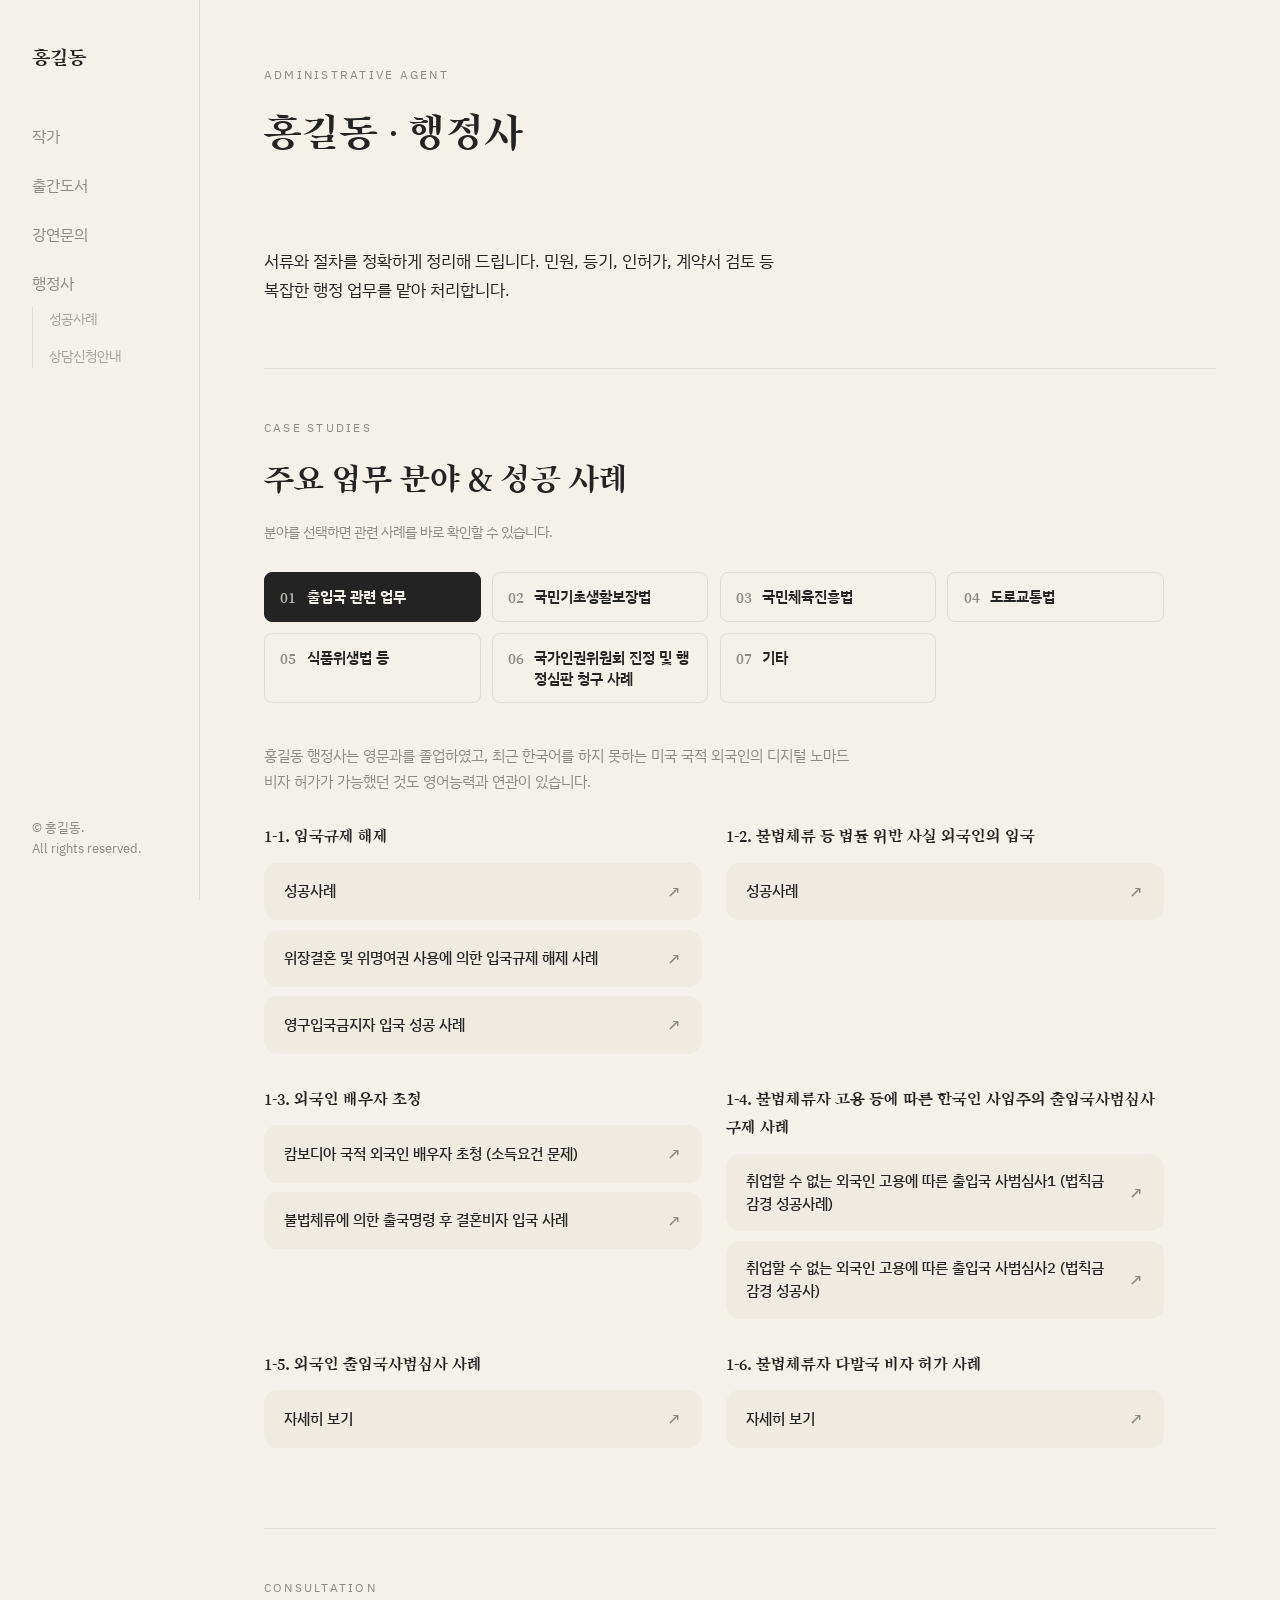
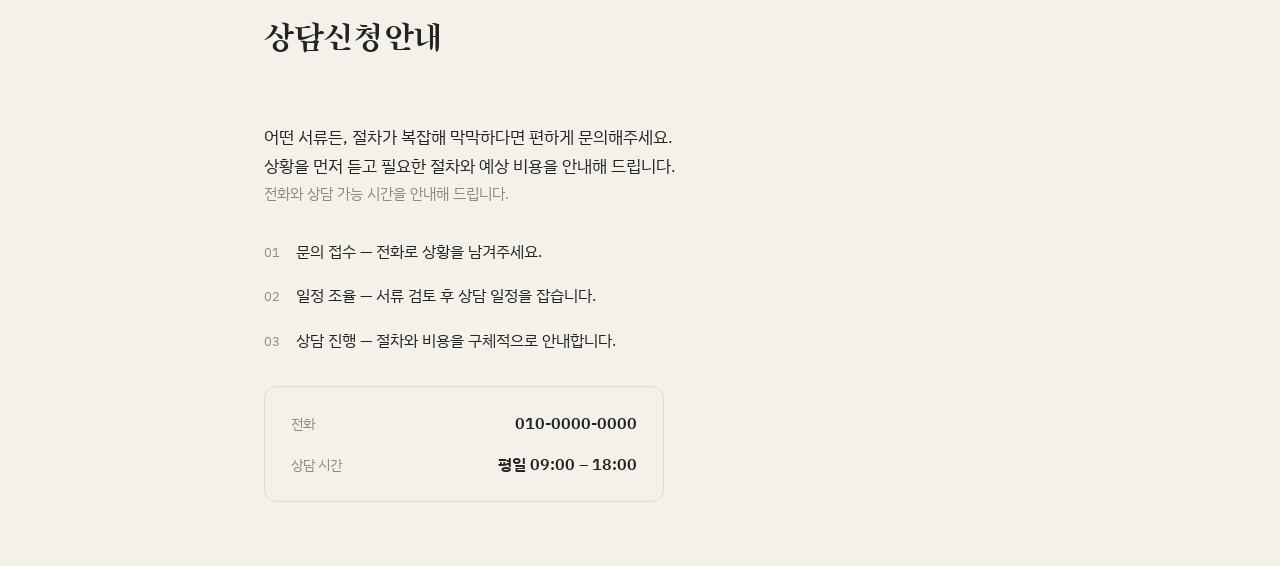
==== admin.html @ ab6bb73d "Initial commit" ====
<!DOCTYPE html>
<html lang="ko">
<head>
<meta charset="UTF-8">
<meta name="viewport" content="width=device-width, initial-scale=1.0">
<title>홍길동 — 행정사</title>
<link rel="preconnect" href="https://fonts.googleapis.com">
<link rel="preconnect" href="https://fonts.gstatic.com" crossorigin>
<link href="https://fonts.googleapis.com/css2?family=Song+Myung&family=IBM+Plex+Sans+KR:wght@400;500;700&display=swap" rel="stylesheet">
<link rel="stylesheet" href="writer.css">
</head>
<body>

<div class="layout">

  <aside class="sidebar">
    <div class="sidebar-top">
      <!-- TODO: 실제 이름으로 교체 -->
      <a href="index.html" class="brand">홍길동</a>

      <nav class="sidebar-nav">
        <a href="writer.html">작가</a>
        <a href="books.html">출간도서</a>
        <a href="lecture.html">강연문의</a>

        <div class="nav-group">
          <a href="admin.html" class="is-active">행정사</a>
          <div class="nav-sub">
            <a href="admin.html">성공사례</a>
            <a href="admin.html#consult">상담신청안내</a>
          </div>
        </div>
      </nav>
    </div>

    <!-- TODO: 실제 이름으로 교체 -->
    <p class="sidebar-footer">© 홍길동.<br>All rights reserved.</p>
  </aside>

  <main class="page-main">
    <div class="content-panel">
      <span class="page-eyebrow">ADMINISTRATIVE AGENT</span>
      <!-- TODO: 실제 이름으로 교체 -->
      <h1 class="page-title">홍길동 · 행정사</h1>
      <p class="book-detail-desc"><!-- TODO -->
        서류와 절차를 정확하게 정리해 드립니다. 민원, 등기, 인허가, 계약서 검토 등
        복잡한 행정 업무를 맡아 처리합니다.
      </p>
    </div>

    <section id="success" class="admin-section">
      <span class="page-eyebrow">CASE STUDIES</span>
      <h2 class="admin-section-title">주요 업무 분야 &amp; 성공 사례</h2>
      <p class="section-hint">분야를 선택하면 관련 사례를 바로 확인할 수 있습니다.</p>

      <div class="field-tabs" role="tablist">
        <button type="button" class="field-tab is-active" data-field="01">
          <span class="field-tab-num">01</span>
          <span class="field-tab-name">출입국 관련 업무</span>
        </button>
        <button type="button" class="field-tab" data-field="02">
          <span class="field-tab-num">02</span>
          <span class="field-tab-name">국민기초생활보장법</span>
        </button>
        <button type="button" class="field-tab" data-field="03">
          <span class="field-tab-num">03</span>
          <span class="field-tab-name">국민체육진흥법</span>
        </button>
        <button type="button" class="field-tab" data-field="04">
          <span class="field-tab-num">04</span>
          <span class="field-tab-name">도로교통법</span>
        </button>
        <button type="button" class="field-tab" data-field="05">
          <span class="field-tab-num">05</span>
          <span class="field-tab-name">식품위생법 등</span>
        </button>
        <button type="button" class="field-tab" data-field="06">
          <span class="field-tab-num">06</span>
          <span class="field-tab-name">국가인권위원회 진정 및 행정심판 청구 사례</span>
        </button>
        <button type="button" class="field-tab" data-field="07">
          <span class="field-tab-num">07</span>
          <span class="field-tab-name">기타</span>
        </button>
      </div>

      <div class="field-panels">
      <div class="field-panel is-active" data-field-panel="01">
        <p class="field-desc">홍길동 행정사는 영문과를 졸업하였고, 최근 한국어를 하지 못하는 미국 국적 외국인의 디지털 노마드 비자 허가가 가능했던 것도 영어능력과 연관이 있습니다.</p>
        <div class="case-grid-compact">
          <div class="case-item">
            <span class="case-name">1-1. 입국규제 해제</span>
            <div class="submenu-links">
              <a href="https://blog.naver.com/TODO/TODO" class="submenu-btn" target="_blank" rel="noopener">성공사례 <span aria-hidden="true">↗</span></a>
              <a href="https://blog.naver.com/TODO/TODO" class="submenu-btn" target="_blank" rel="noopener">위장결혼 및 위명여권 사용에 의한 입국규제 해제 사례 <span aria-hidden="true">↗</span></a>
              <a href="https://blog.naver.com/TODO/TODO" class="submenu-btn" target="_blank" rel="noopener">영구입국금지자 입국 성공 사례 <span aria-hidden="true">↗</span></a>
            </div>
          </div>
          <div class="case-item">
            <span class="case-name">1-2. 불법체류 등 법률 위반 사실 외국인의 입국</span>
            <div class="submenu-links">
              <a href="https://blog.naver.com/TODO/TODO" class="submenu-btn" target="_blank" rel="noopener">성공사례 <span aria-hidden="true">↗</span></a>
            </div>
          </div>
          <div class="case-item">
            <span class="case-name">1-3. 외국인 배우자 초청</span>
            <div class="submenu-links">
              <a href="https://blog.naver.com/TODO/TODO" class="submenu-btn" target="_blank" rel="noopener">캄보디아 국적 외국인 배우자 초청 (소득요건 문제) <span aria-hidden="true">↗</span></a>
              <a href="https://blog.naver.com/TODO/TODO" class="submenu-btn" target="_blank" rel="noopener">불법체류에 의한 출국명령 후 결혼비자 입국 사례 <span aria-hidden="true">↗</span></a>
            </div>
          </div>
          <div class="case-item">
            <span class="case-name">1-4. 불법체류자 고용 등에 따른 한국인 사업주의 출입국사범심사 구제 사례</span>
            <div class="submenu-links">
              <a href="https://blog.naver.com/TODO/TODO" class="submenu-btn" target="_blank" rel="noopener">취업할 수 없는 외국인 고용에 따른 출입국 사범심사1 (법칙금 감경 성공사례) <span aria-hidden="true">↗</span></a>
              <a href="https://blog.naver.com/TODO/TODO" class="submenu-btn" target="_blank" rel="noopener">취업할 수 없는 외국인 고용에 따른 출입국 사범심사2 (법칙금 감경 성공사) <span aria-hidden="true">↗</span></a>
            </div>
          </div>
          <div class="case-item">
            <span class="case-name">1-5. 외국인 출입국사범심사 사례</span>
            <div class="submenu-links">
              <a href="https://blog.naver.com/TODO/TODO" class="submenu-btn" target="_blank" rel="noopener">자세히 보기 <span aria-hidden="true">↗</span></a>
            </div>
          </div>
          <div class="case-item">
            <span class="case-name">1-6. 불법체류자 다발국 비자 허가 사례</span>
            <div class="submenu-links">
              <a href="https://blog.naver.com/TODO/TODO" class="submenu-btn" target="_blank" rel="noopener">자세히 보기 <span aria-hidden="true">↗</span></a>
            </div>
          </div>
        </div>
      </div>

      <div class="field-panel" data-field-panel="02">
        <p class="field-desc">국민기초생활보장법에 따른 수급자 및 부양의무자 조사에 의한 사유서 작성부터 부정수급 등의 문제로 판단하여 지급한 비용 환수 조치에 대한 의견서 작성 등 다양한 업무를 진행하고 있습니다.</p>
        <div class="case-grid-compact">
          <div class="case-item">
            <span class="case-name">2-1. 보장비용 환수 의견 제출 사례</span>
            <p class="case-desc">부양하지 않겠다는 사실을 제출한 이후 지급된 급여를 환수하겠다는 통지를 받아 이에 소명을 한 사례입니다.</p>
            <div class="submenu-links">
              <a href="https://blog.naver.com/TODO/TODO" class="submenu-btn" target="_blank" rel="noopener">자세히 보기 <span aria-hidden="true">↗</span></a>
            </div>
          </div>
          <div class="case-item">
            <span class="case-name">2-2. 부양의무자 소명서 작성 사례</span>
            <p class="case-desc">가족관계의 다양성과 부양의무자의 과거 조사 협조 사실 등 여러 사실관계를 종합하여 작성하고 있으므로 상황에 따라 차이가 굉장히 큰 업무입니다.</p>
            <div class="submenu-links">
              <a href="https://blog.naver.com/TODO/TODO" class="submenu-btn" target="_blank" rel="noopener">자세히 보기 <span aria-hidden="true">↗</span></a>
            </div>
          </div>
        </div>
      </div>

      <div class="field-panel" data-field-panel="03">
        <p class="field-desc">체육시설업 등록·신고 절차부터 스포츠지도사 관련 행정처분 구제까지, 체육 분야 전반의 행정 업무를 지원합니다.</p>
        <div class="case-grid-compact">
          <div class="case-item">
            <span class="case-name">3-1. 체육시설업 등록 및 신고 대행</span>
            <div class="submenu-links">
              <a href="https://blog.naver.com/TODO/TODO" class="submenu-btn" target="_blank" rel="noopener">성공사례 <span aria-hidden="true">↗</span></a>
            </div>
          </div>
          <div class="case-item">
            <span class="case-name">3-2. 스포츠지도사 자격정지 처분 구제</span>
            <div class="submenu-links">
              <a href="https://blog.naver.com/TODO/TODO" class="submenu-btn" target="_blank" rel="noopener">자격정지 처분 취소 성공 사례 <span aria-hidden="true">↗</span></a>
              <a href="https://blog.naver.com/TODO/TODO" class="submenu-btn" target="_blank" rel="noopener">청문 대응을 통한 처분 감경 사례 <span aria-hidden="true">↗</span></a>
            </div>
          </div>
          <div class="case-item">
            <span class="case-name">3-3. 태권도장 등 체육도장업 신고</span>
            <div class="submenu-links">
              <a href="https://blog.naver.com/TODO/TODO" class="submenu-btn" target="_blank" rel="noopener">성공사례 <span aria-hidden="true">↗</span></a>
            </div>
          </div>
          <div class="case-item">
            <span class="case-name">3-4. 체육시설 안전관리 관련 행정처분 대응</span>
            <div class="submenu-links">
              <a href="https://blog.naver.com/TODO/TODO" class="submenu-btn" target="_blank" rel="noopener">시정명령 이행 및 처분 취소 사례 <span aria-hidden="true">↗</span></a>
            </div>
          </div>
          <div class="case-item">
            <span class="case-name">3-5. 국민체육진흥기금 지원사업 신청</span>
            <div class="submenu-links">
              <a href="https://blog.naver.com/TODO/TODO" class="submenu-btn" target="_blank" rel="noopener">성공사례 <span aria-hidden="true">↗</span></a>
            </div>
          </div>
          <div class="case-item">
            <span class="case-name">3-6. 생활체육지도자 배치 관련 분쟁 대응</span>
            <div class="submenu-links">
              <a href="https://blog.naver.com/TODO/TODO" class="submenu-btn" target="_blank" rel="noopener">성공사례 <span aria-hidden="true">↗</span></a>
            </div>
          </div>
        </div>
      </div>

      <div class="field-panel" data-field-panel="04">
        <p class="field-desc">운전면허 취소·정지 구제부터 특별교통안전교육, 이의신청까지 도로교통법 관련 행정 절차를 신속하게 처리합니다.</p>
        <div class="case-grid-compact">
          <div class="case-item">
            <span class="case-name">4-1. 음주운전 면허취소 구제</span>
            <div class="submenu-links">
              <a href="https://blog.naver.com/TODO/TODO" class="submenu-btn" target="_blank" rel="noopener">이의신청을 통한 면허취소 취소 사례 <span aria-hidden="true">↗</span></a>
              <a href="https://blog.naver.com/TODO/TODO" class="submenu-btn" target="_blank" rel="noopener">생계형 운전 인정 감경 사례 <span aria-hidden="true">↗</span></a>
            </div>
          </div>
          <div class="case-item">
            <span class="case-name">4-2. 벌점 초과 면허정지 구제</span>
            <div class="submenu-links">
              <a href="https://blog.naver.com/TODO/TODO" class="submenu-btn" target="_blank" rel="noopener">성공사례 <span aria-hidden="true">↗</span></a>
            </div>
          </div>
          <div class="case-item">
            <span class="case-name">4-3. 무면허운전 적발 행정처분 대응</span>
            <div class="submenu-links">
              <a href="https://blog.naver.com/TODO/TODO" class="submenu-btn" target="_blank" rel="noopener">성공사례 <span aria-hidden="true">↗</span></a>
            </div>
          </div>
          <div class="case-item">
            <span class="case-name">4-4. 특별교통안전교육 이수 안내</span>
            <div class="submenu-links">
              <a href="https://blog.naver.com/TODO/TODO" class="submenu-btn" target="_blank" rel="noopener">성공사례 <span aria-hidden="true">↗</span></a>
            </div>
          </div>
          <div class="case-item">
            <span class="case-name">4-5. 운전면허 행정처분 이의신청</span>
            <div class="submenu-links">
              <a href="https://blog.naver.com/TODO/TODO" class="submenu-btn" target="_blank" rel="noopener">처분 취소 성공 사례 <span aria-hidden="true">↗</span></a>
            </div>
          </div>
          <div class="case-item">
            <span class="case-name">4-6. 화물자동차 운수사업 면허 관련 처분 대응</span>
            <div class="submenu-links">
              <a href="https://blog.naver.com/TODO/TODO" class="submenu-btn" target="_blank" rel="noopener">성공사례 <span aria-hidden="true">↗</span></a>
            </div>
          </div>
        </div>
      </div>

      <div class="field-panel" data-field-panel="05">
        <p class="field-desc">영업정지·과징금 처분 구제부터 위생교육, 영업신고·허가까지 식품·위생 관련 행정 절차를 함께합니다.</p>
        <div class="case-grid-compact">
          <div class="case-item">
            <span class="case-name">5-1. 식품위생법 위반 영업정지 처분 구제</span>
            <div class="submenu-links">
              <a href="https://blog.naver.com/TODO/TODO" class="submenu-btn" target="_blank" rel="noopener">과징금 전환 성공 사례 <span aria-hidden="true">↗</span></a>
              <a href="https://blog.naver.com/TODO/TODO" class="submenu-btn" target="_blank" rel="noopener">처분 감경 성공 사례 <span aria-hidden="true">↗</span></a>
            </div>
          </div>
          <div class="case-item">
            <span class="case-name">5-2. 일반음식점 영업신고 대행</span>
            <div class="submenu-links">
              <a href="https://blog.naver.com/TODO/TODO" class="submenu-btn" target="_blank" rel="noopener">성공사례 <span aria-hidden="true">↗</span></a>
            </div>
          </div>
          <div class="case-item">
            <span class="case-name">5-3. 위생교육 미이수 행정처분 대응</span>
            <div class="submenu-links">
              <a href="https://blog.naver.com/TODO/TODO" class="submenu-btn" target="_blank" rel="noopener">성공사례 <span aria-hidden="true">↗</span></a>
            </div>
          </div>
          <div class="case-item">
            <span class="case-name">5-4. 청소년 주류 판매 적발 처분 구제</span>
            <div class="submenu-links">
              <a href="https://blog.naver.com/TODO/TODO" class="submenu-btn" target="_blank" rel="noopener">영업정지 처분 취소 사례 <span aria-hidden="true">↗</span></a>
            </div>
          </div>
          <div class="case-item">
            <span class="case-name">5-5. 공중위생관리법 위반 행정처분 대응</span>
            <div class="submenu-links">
              <a href="https://blog.naver.com/TODO/TODO" class="submenu-btn" target="_blank" rel="noopener">성공사례 <span aria-hidden="true">↗</span></a>
            </div>
          </div>
          <div class="case-item">
            <span class="case-name">5-6. 식품제조가공업 허가 대행</span>
            <div class="submenu-links">
              <a href="https://blog.naver.com/TODO/TODO" class="submenu-btn" target="_blank" rel="noopener">성공사례 <span aria-hidden="true">↗</span></a>
            </div>
          </div>
        </div>
      </div>

      <div class="field-panel" data-field-panel="06">
        <p class="field-desc">행정기관의 처분이 부당하다고 판단될 때, 국가인권위원회 진정과 행정심판 청구를 통해 권리 구제를 돕습니다.</p>
        <div class="case-grid-compact">
          <div class="case-item">
            <span class="case-name">6-1. 행정기관 차별행위 진정</span>
            <div class="submenu-links">
              <a href="https://blog.naver.com/TODO/TODO" class="submenu-btn" target="_blank" rel="noopener">성공사례 <span aria-hidden="true">↗</span></a>
            </div>
          </div>
          <div class="case-item">
            <span class="case-name">6-2. 공무원 부당처우 진정 사건</span>
            <div class="submenu-links">
              <a href="https://blog.naver.com/TODO/TODO" class="submenu-btn" target="_blank" rel="noopener">성공사례 <span aria-hidden="true">↗</span></a>
            </div>
          </div>
          <div class="case-item">
            <span class="case-name">6-3. 행정처분 취소 행정심판 청구</span>
            <div class="submenu-links">
              <a href="https://blog.naver.com/TODO/TODO" class="submenu-btn" target="_blank" rel="noopener">처분 취소 인용 사례 <span aria-hidden="true">↗</span></a>
            </div>
          </div>
          <div class="case-item">
            <span class="case-name">6-4. 영업정지 처분 집행정지 신청</span>
            <div class="submenu-links">
              <a href="https://blog.naver.com/TODO/TODO" class="submenu-btn" target="_blank" rel="noopener">집행정지 인용 성공 사례 <span aria-hidden="true">↗</span></a>
            </div>
          </div>
          <div class="case-item">
            <span class="case-name">6-5. 이의신청 기각 후 행정심판 청구</span>
            <div class="submenu-links">
              <a href="https://blog.naver.com/TODO/TODO" class="submenu-btn" target="_blank" rel="noopener">성공사례 <span aria-hidden="true">↗</span></a>
            </div>
          </div>
          <div class="case-item">
            <span class="case-name">6-6. 인권침해 진정 및 시정권고 사례</span>
            <div class="submenu-links">
              <a href="https://blog.naver.com/TODO/TODO" class="submenu-btn" target="_blank" rel="noopener">성공사례 <span aria-hidden="true">↗</span></a>
            </div>
          </div>
        </div>
      </div>

      <div class="field-panel" data-field-panel="07">
        <p class="field-desc">위 분야에 속하지 않는 다양한 행정 업무도 상담을 통해 지원해 드립니다.</p>
        <div class="case-grid-compact">
          <div class="case-item">
            <span class="case-name">7-1. 각종 인허가 신청 대행</span>
            <div class="submenu-links">
              <a href="https://blog.naver.com/TODO/TODO" class="submenu-btn" target="_blank" rel="noopener">성공사례 <span aria-hidden="true">↗</span></a>
            </div>
          </div>
          <div class="case-item">
            <span class="case-name">7-2. 행정 관련 서류 작성 자문</span>
            <div class="submenu-links">
              <a href="https://blog.naver.com/TODO/TODO" class="submenu-btn" target="_blank" rel="noopener">성공사례 <span aria-hidden="true">↗</span></a>
            </div>
          </div>
          <div class="case-item">
            <span class="case-name">7-3. 민원 이의제기 대행</span>
            <div class="submenu-links">
              <a href="https://blog.naver.com/TODO/TODO" class="submenu-btn" target="_blank" rel="noopener">성공사례 <span aria-hidden="true">↗</span></a>
            </div>
          </div>
          <div class="case-item">
            <span class="case-name">7-4. 행정기관 소명자료 작성</span>
            <div class="submenu-links">
              <a href="https://blog.naver.com/TODO/TODO" class="submenu-btn" target="_blank" rel="noopener">성공사례 <span aria-hidden="true">↗</span></a>
            </div>
          </div>
          <div class="case-item">
            <span class="case-name">7-5. 각종 신고 및 등록 대행</span>
            <div class="submenu-links">
              <a href="https://blog.naver.com/TODO/TODO" class="submenu-btn" target="_blank" rel="noopener">성공사례 <span aria-hidden="true">↗</span></a>
            </div>
          </div>
          <div class="case-item">
            <span class="case-name">7-6. 기타 상담 사례</span>
            <div class="submenu-links">
              <a href="https://blog.naver.com/TODO/TODO" class="submenu-btn" target="_blank" rel="noopener">성공사례 <span aria-hidden="true">↗</span></a>
            </div>
          </div>
        </div>
      </div>

      </div>
    </section>

    <section id="consult" class="admin-section">
      <span class="page-eyebrow">CONSULTATION</span>
      <h2 class="admin-section-title">상담신청안내</h2>

      <p class="book-detail-desc"><!-- TODO -->
        어떤 서류든, 절차가 복잡해 막막하다면 편하게 문의해주세요.
        상황을 먼저 듣고 필요한 절차와 예상 비용을 안내해 드립니다.
      </p>

      <p class="consult-hours">전화와 상담 가능 시간을 안내해 드립니다.</p>

      <ol class="consult-steps">
        <li><span>01</span>문의 접수 — 전화로 상황을 남겨주세요.</li>
        <li><span>02</span>일정 조율 — 서류 검토 후 상담 일정을 잡습니다.</li>
        <li><span>03</span>상담 진행 — 절차와 비용을 구체적으로 안내합니다.</li>
      </ol>

      <div class="consult-info">
        <!-- TODO: 실제 연락처로 교체 -->
        <div class="consult-info-row">
          <span class="consult-info-label">전화</span>
          <a href="tel:0100000000" class="consult-info-value">010-0000-0000</a>
        </div>
        <div class="consult-info-row">
          <span class="consult-info-label">상담 시간</span>
          <span class="consult-info-value">평일 09:00 – 18:00</span>
        </div>
      </div>
    </section>
  </main>

</div>

<script>
  document.querySelectorAll('.field-tab').forEach((tab) => {
    tab.addEventListener('click', () => {
      const field = tab.getAttribute('data-field');

      document.querySelectorAll('.field-tab').forEach((t) => t.classList.remove('is-active'));
      document.querySelectorAll('.field-panel').forEach((p) => p.classList.remove('is-active'));

      tab.classList.add('is-active');
      const panel = document.querySelector(`.field-panel[data-field-panel="${field}"]`);
      if (panel) panel.classList.add('is-active');
    });
  });
</script>

</body>
</html>
---- writer.css ----
:root{
  --paper: #F4F1EA;
  --paper-soft: #EFEBE1;
  --ink: #232323;
  --ink-soft: #8c8a83;
  --line: rgba(35,35,35,0.1);

  --serif: "Song Myung", serif;
  --sans: "IBM Plex Sans KR", sans-serif;
}

*{ box-sizing: border-box; }

body{
  margin: 0;
  background: var(--paper);
  color: var(--ink);
  font-family: var(--sans);
  line-height: 1.7;
}

a{ color: inherit; }

.layout{
  display: flex;
  min-height: 100vh;
}

/* ---------- Sidebar ---------- */
.sidebar{
  width: 200px;
  flex-shrink: 0;
  border-right: 1px solid var(--line);
  display: flex;
  flex-direction: column;
  justify-content: space-between;
  padding: 2.5rem 2rem;
  position: sticky;
  top: 0;
  height: 100vh;
}

.brand{
  display: block;
  font-family: var(--serif);
  font-size: 1.3rem;
  text-decoration: none;
  color: var(--ink);
  margin-bottom: 3rem;
}

.sidebar-nav{
  display: flex;
  flex-direction: column;
  gap: 1.4rem;
  font-size: .98rem;
}
.sidebar-nav > a{
  text-decoration: none;
  color: var(--ink-soft);
}
.sidebar-nav > a:hover,
.sidebar-nav > a.is-active{
  color: var(--ink);
}

.nav-group > a{
  text-decoration: none;
  color: var(--ink-soft);
  display: block;
  margin-bottom: 1rem;
}
.nav-group > a:hover{ color: var(--ink); }

.nav-sub{
  display: flex;
  flex-direction: column;
  gap: .85rem;
  padding-left: 1rem;
  border-left: 1px solid var(--line);
  margin-top: -.4rem;
}
.nav-sub a{
  text-decoration: none;
  font-size: .88rem;
  color: var(--ink-soft);
  opacity: .75;
}
.nav-sub a:hover{ opacity: 1; color: var(--ink); }

.sidebar-footer{
  font-size: .8rem;
  color: var(--ink-soft);
  margin: 0;
}

/* ---------- Profile ---------- */
.profile{
  flex: 1;
  display: flex;
  gap: clamp(2rem, 5vw, 5rem);
  padding: clamp(2rem, 6vw, 5rem);
  align-items: flex-start;
  flex-wrap: wrap;
}

.profile-photo{
  width: 420px;
  max-width: 100%;
  aspect-ratio: 4 / 5;
  border-radius: 4px;
  background: var(--paper-soft);
  border: 1px dashed var(--line);
  display: grid;
  place-items: center;
  color: var(--ink-soft);
  font-size: .9rem;
  overflow: hidden;
}
.profile-photo img{
  width: 100%;
  height: 100%;
  object-fit: cover;
}

.profile-content{
  max-width: 640px;
  padding-top: .5rem;
}

.eyebrow{
  display: block;
  font-size: .78rem;
  letter-spacing: .18em;
  color: var(--ink-soft);
  margin-bottom: 1rem;
}

.profile-content h1{
  font-family: var(--serif);
  font-weight: 400;
  font-size: clamp(2rem, 3.6vw, 2.7rem);
  margin: 0 0 2rem;
}

.profile-content p{
  color: var(--ink);
  font-size: 1.05rem;
  max-width: 58ch;
  margin: 0 0 1.5rem;
}

.profile-content blockquote{
  margin: 2rem 0 2.5rem;
  padding: 0;
  font-size: 1.1rem;
  color: var(--ink);
}

.pill-btn{
  display: inline-flex;
  align-items: center;
  gap: .5rem;
  padding: .8rem 1.6rem;
  border: 1px solid var(--ink);
  border-radius: 999px;
  font-size: .92rem;
  text-decoration: none;
  color: var(--ink);
  transition: 0.225s ease-in-out;
}
.pill-btn:hover{
  background: var(--ink);
  color: var(--paper);
  transform: translateY(-2px);
  box-shadow: 0 6px 16px rgba(35,35,35,0.18);
}
.pill-btn:active{ transform: translateY(0); box-shadow: none; }

a:focus-visible, button:focus-visible{
  outline: 2px solid var(--ink);
  outline-offset: 3px;
}

@media (max-width: 860px){
  .layout{ flex-direction: column; }
  .sidebar{
    width: 100%;
    height: auto;
    position: relative;
    border-right: none;
    border-bottom: 1px solid var(--line);
    flex-direction: row;
    align-items: center;
    justify-content: space-between;
    padding: 1.25rem 1.5rem;
  }
  .sidebar-top{ display: flex; align-items: center; gap: 2rem; }
  .brand{ margin-bottom: 0; }
  .sidebar-nav{ flex-direction: row; gap: 1.5rem; }
  .nav-group{ position: relative; }
  .nav-sub{ display: none; }
  .sidebar-footer{ display: none; }
  .profile{ flex-direction: column; }
}

/* ---------- Books listing page ---------- */
.page-main{
  flex: 1;
  min-width: 0;
  padding: clamp(1.5rem, 6vw, 4rem);
}

.content-panel{
  max-width: 900px;
}

.page-eyebrow{
  display: block;
  font-size: .78rem;
  letter-spacing: .18em;
  color: var(--ink-soft);
  margin-bottom: .75rem;
}

.page-title{
  font-family: var(--serif);
  font-weight: 400;
  font-size: clamp(2rem, 3.6vw, 2.7rem);
  margin: 0 0 3rem;
}

.books-grid{
  display: grid;
  grid-template-columns: repeat(4, minmax(0, 1fr));
  gap: clamp(1rem, 2.5vw, 2rem);
}

.book-card{
  text-decoration: none;
  color: var(--ink);
  display: block;
}

.book-cover{
  aspect-ratio: 3 / 4;
  background: var(--paper-soft);
  border: 1px dashed var(--line);
  border-radius: 4px;
  display: grid;
  place-items: center;
  text-align: center;
  padding: 1rem;
  color: var(--ink-soft);
  font-size: 1rem;
  margin-bottom: .9rem;
  overflow: hidden;
}
.book-cover img{
  width: 100%;
  height: 100%;
  object-fit: cover;
}

.book-title{
  font-size: 1rem;
  margin: 0 0 .3rem;
}

.book-year{
  font-size: .85rem;
  color: var(--ink-soft);
  margin: 0;
}

@media (max-width: 960px){
  .books-grid{ grid-template-columns: repeat(2, minmax(0, 1fr)); }
}
@media (max-width: 480px){
  .books-grid{ grid-template-columns: minmax(0, 1fr); }
}

/* ---------- Book detail page ---------- */
.back-link{
  display: inline-block;
  font-size: .88rem;
  color: var(--ink-soft);
  text-decoration: none;
  margin-bottom: 2.5rem;
}
.back-link:hover{ color: var(--ink); }

.book-detail{
  display: flex;
  gap: clamp(2rem, 5vw, 5rem);
  align-items: flex-start;
  flex-wrap: wrap;
}

.book-detail-left{
  display: flex;
  flex-direction: column;
  align-items: stretch;
  gap: 1rem;
  width: 320px;
  max-width: 100%;
  flex-shrink: 0;
}

.book-buy-btn{
  display: inline-flex;
  align-items: center;
  justify-content: center;
  gap: .5rem;
  padding: .9rem 1.6rem;
  background: var(--ink);
  border: 1px solid var(--ink);
  border-radius: 999px;
  color: var(--paper);
  font-size: .95rem;
  font-weight: 600;
  text-decoration: none;
  transition: transform .25s cubic-bezier(.4,0,.2,1), box-shadow .25s cubic-bezier(.4,0,.2,1), opacity .25s ease;
}
.book-buy-btn:hover{
  transform: translateY(-2px);
  box-shadow: 0 10px 22px rgba(35,35,35,0.2);
  opacity: .9;
}
.book-buy-btn:active{ transform: translateY(0); box-shadow: none; opacity: 1; }

.book-history-link{
  display: inline-flex;
  align-items: center;
  justify-content: center;
  gap: .4rem;
  padding: .4rem 0;
  color: var(--ink-soft);
  font-size: .88rem;
  text-decoration: underline;
  text-underline-offset: 3px;
  text-decoration-color: var(--line);
  transition: color .2s ease-in-out, text-decoration-color .2s ease-in-out;
}
.book-history-link:hover{ color: var(--ink); text-decoration-color: var(--ink); }

.book-detail-cover{
  width: 100%;
  aspect-ratio: 3 / 4;
  background: var(--paper-soft);
  border: 1px dashed var(--line);
  border-radius: 4px;
  display: grid;
  place-items: center;
  text-align: center;
  padding: 1.5rem;
  color: var(--ink-soft);
  overflow: hidden;
}
.book-detail-cover img{
  width: 100%;
  height: 100%;
  object-fit: cover;
}

.book-detail-info{ flex: 1; min-width: 280px; max-width: 640px; }

.book-detail-desc{
  color: var(--ink);
  font-size: 1.05rem;
  max-width: 60ch;
  margin: 0;
  white-space: pre-line;
}

/* ---------- Admin page ---------- */
.content-panel + .admin-section{ margin-top: 4rem; }

.admin-section{
  margin-top: 5rem;
  padding-top: 3rem;
  border-top: 1px solid var(--line);
  scroll-margin-top: 2rem;
}

.admin-section-title{
  font-family: var(--serif);
  font-weight: 400;
  font-size: clamp(1.6rem, 3vw, 2.1rem);
  margin: 0 0 1.75rem;
}

.case-grid{
  list-style: none;
  margin: 0;
  padding: 0;
  display: grid;
  grid-template-columns: repeat(auto-fit, minmax(220px, 1fr));
  gap: 1px;
  background: var(--line);
  border: 1px solid var(--line);
  max-width: 900px;
}

.case-card{
  background: var(--paper);
  padding: 1.5rem;
}
.case-tag{
  display: inline-block;
  font-size: .75rem;
  letter-spacing: .08em;
  color: var(--ink-soft);
  margin-bottom: .75rem;
}
.case-card h3{
  font-size: 1.05rem;
  font-weight: 600;
  margin: 0 0 .5rem;
}
.case-card p{
  font-size: .92rem;
  color: var(--ink-soft);
  margin: 0;
}

.consult-hours{
  font-size: .92rem;
  color: var(--ink-soft);
  margin: 0 0 1.75rem;
}

.consult-steps{
  list-style: none;
  margin: 2rem 0;
  padding: 0;
  max-width: 640px;
  display: flex;
  flex-direction: column;
  gap: 1.1rem;
}
.consult-steps li{
  display: flex;
  gap: 1rem;
  align-items: baseline;
  font-size: 1rem;
  color: var(--ink);
}
.consult-steps li span{
  font-size: .8rem;
  color: var(--ink-soft);
  flex-shrink: 0;
}

.consult-info{
  display: flex;
  flex-direction: column;
  gap: .9rem;
  max-width: 400px;
  margin-top: 2rem;
  padding: 1.4rem 1.6rem;
  border: 1px solid var(--line);
  border-radius: 12px;
}

.consult-info-row{
  display: flex;
  align-items: baseline;
  justify-content: space-between;
  gap: 1rem;
}

.consult-info-label{
  font-size: .85rem;
  color: var(--ink-soft);
}

.consult-info-value{
  font-size: 1rem;
  font-weight: 600;
  color: var(--ink);
  text-decoration: none;
}
a.consult-info-value:hover{ text-decoration: underline; }

/* ---------- Field tabs + compact case grid ---------- */
.section-hint{
  font-size: .9rem;
  color: var(--ink-soft);
  margin: -1rem 0 1.75rem;
}

.field-tabs{
  display: grid;
  grid-template-columns: repeat(auto-fill, minmax(190px, 1fr));
  gap: .7rem;
  margin-bottom: 2.5rem;
  max-width: 900px;
}

.field-tab{
  display: flex;
  align-items: flex-start;
  gap: .65rem;
  text-align: left;
  font-family: var(--sans);
  background: none;
  border: 1px solid var(--line);
  border-radius: 8px;
  padding: .8rem .95rem;
  cursor: pointer;
  transition: border-color .2s ease-in-out, background-color .2s ease-in-out, color .2s ease-in-out;
}
.field-tab:hover{ border-color: var(--ink); }
.field-tab.is-active{
  background: var(--ink);
  border-color: var(--ink);
}

.field-tab-num{
  font-family: var(--serif);
  font-size: 1rem;
  color: var(--ink-soft);
  flex-shrink: 0;
  line-height: 1.4;
}
.field-tab.is-active .field-tab-num{ color: var(--paper); opacity: .7; }

.field-tab-name{
  font-size: .95rem;
  font-weight: 600;
  color: var(--ink);
  line-height: 1.4;
}
.field-tab.is-active .field-tab-name{ color: var(--paper); font-weight: 700; }

.field-panel{ display: none; }
.field-panel.is-active{ display: block; }

.field-desc{
  font-size: .95rem;
  color: var(--ink-soft);
  max-width: 65ch;
  margin: 0 0 1.75rem;
}

.case-grid-compact{
  display: grid;
  grid-template-columns: repeat(2, 1fr);
  gap: 2rem 1.5rem;
  max-width: 900px;
}

.case-item{
  display: flex;
  flex-direction: column;
  gap: .7rem;
}

.case-name{
  font-family: var(--serif);
  font-size: 1.05rem;
  font-weight: 400;
  letter-spacing: 0;
  color: var(--ink);
}

.case-desc{
  font-size: .85rem;
  color: var(--ink-soft);
  margin: -.3rem 0 0;
  line-height: 1.6;
}

.submenu-links{
  display: flex;
  flex-direction: column;
  gap: .6rem;
}

.submenu-btn{
  display: flex;
  align-items: center;
  justify-content: space-between;
  gap: 1rem;
  background: var(--paper-soft);
  border-radius: 14px;
  padding: 1rem 1.25rem;
  text-decoration: none;
  color: var(--ink);
  font-size: .95rem;
  font-weight: 500;
  line-height: 1.5;
  transition: background-color .25s cubic-bezier(.4,0,.2,1),
              color .25s cubic-bezier(.4,0,.2,1),
              transform .25s cubic-bezier(.4,0,.2,1),
              box-shadow .25s cubic-bezier(.4,0,.2,1);
}
.submenu-btn span[aria-hidden]{
  flex-shrink: 0;
  font-size: 1.05rem;
  color: var(--ink-soft);
  transition: transform .25s cubic-bezier(.4,0,.2,1), color .25s cubic-bezier(.4,0,.2,1);
}
.submenu-btn:hover{
  background: var(--ink);
  color: var(--paper);
  transform: translateY(-2px);
  box-shadow: 0 10px 24px rgba(35,35,35,0.16);
}
.submenu-btn:hover span[aria-hidden]{
  color: var(--paper);
  transform: translate(3px, -3px);
}

@media (max-width: 640px){
  .field-tabs{ grid-template-columns: 1fr 1fr; gap: .5rem; }
  .field-tab{ padding: .65rem .8rem; }
  .field-tab-name{ font-size: .82rem; }
  .case-grid-compact{ grid-template-columns: 1fr; }
}
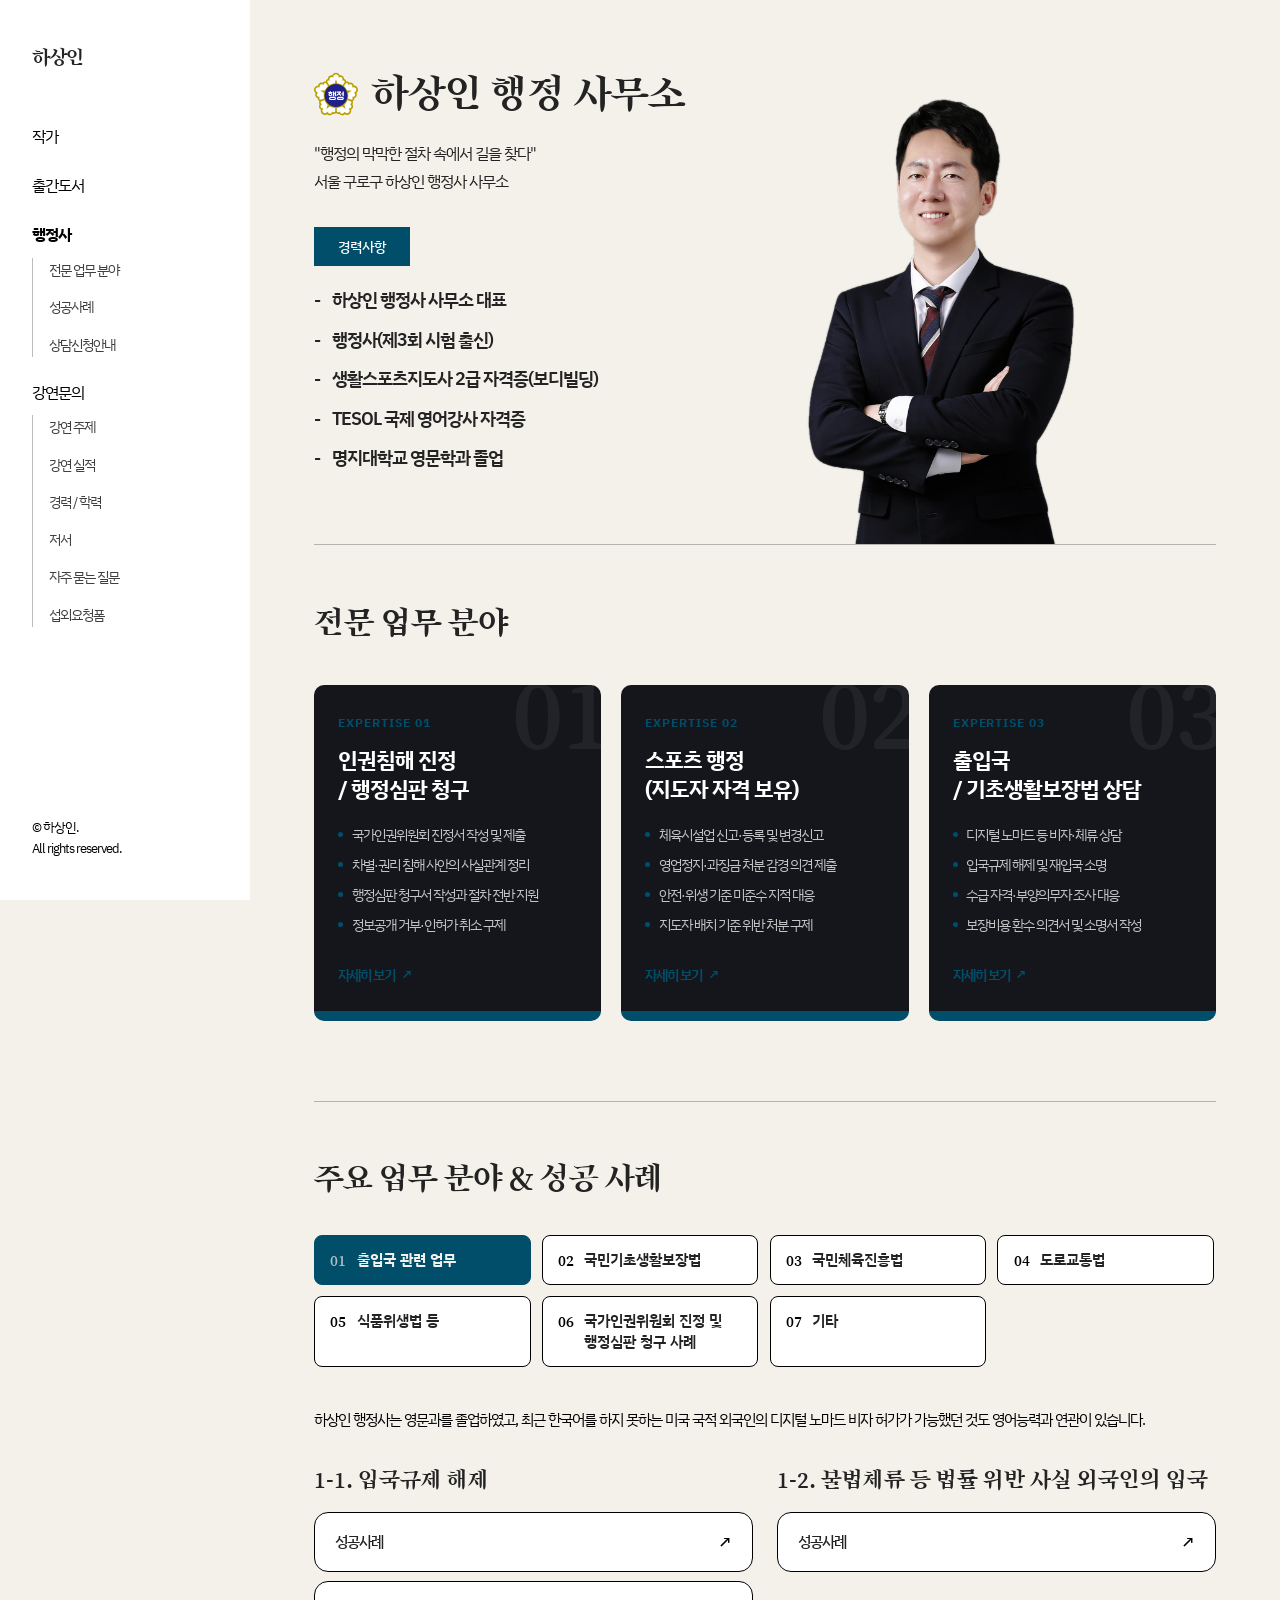
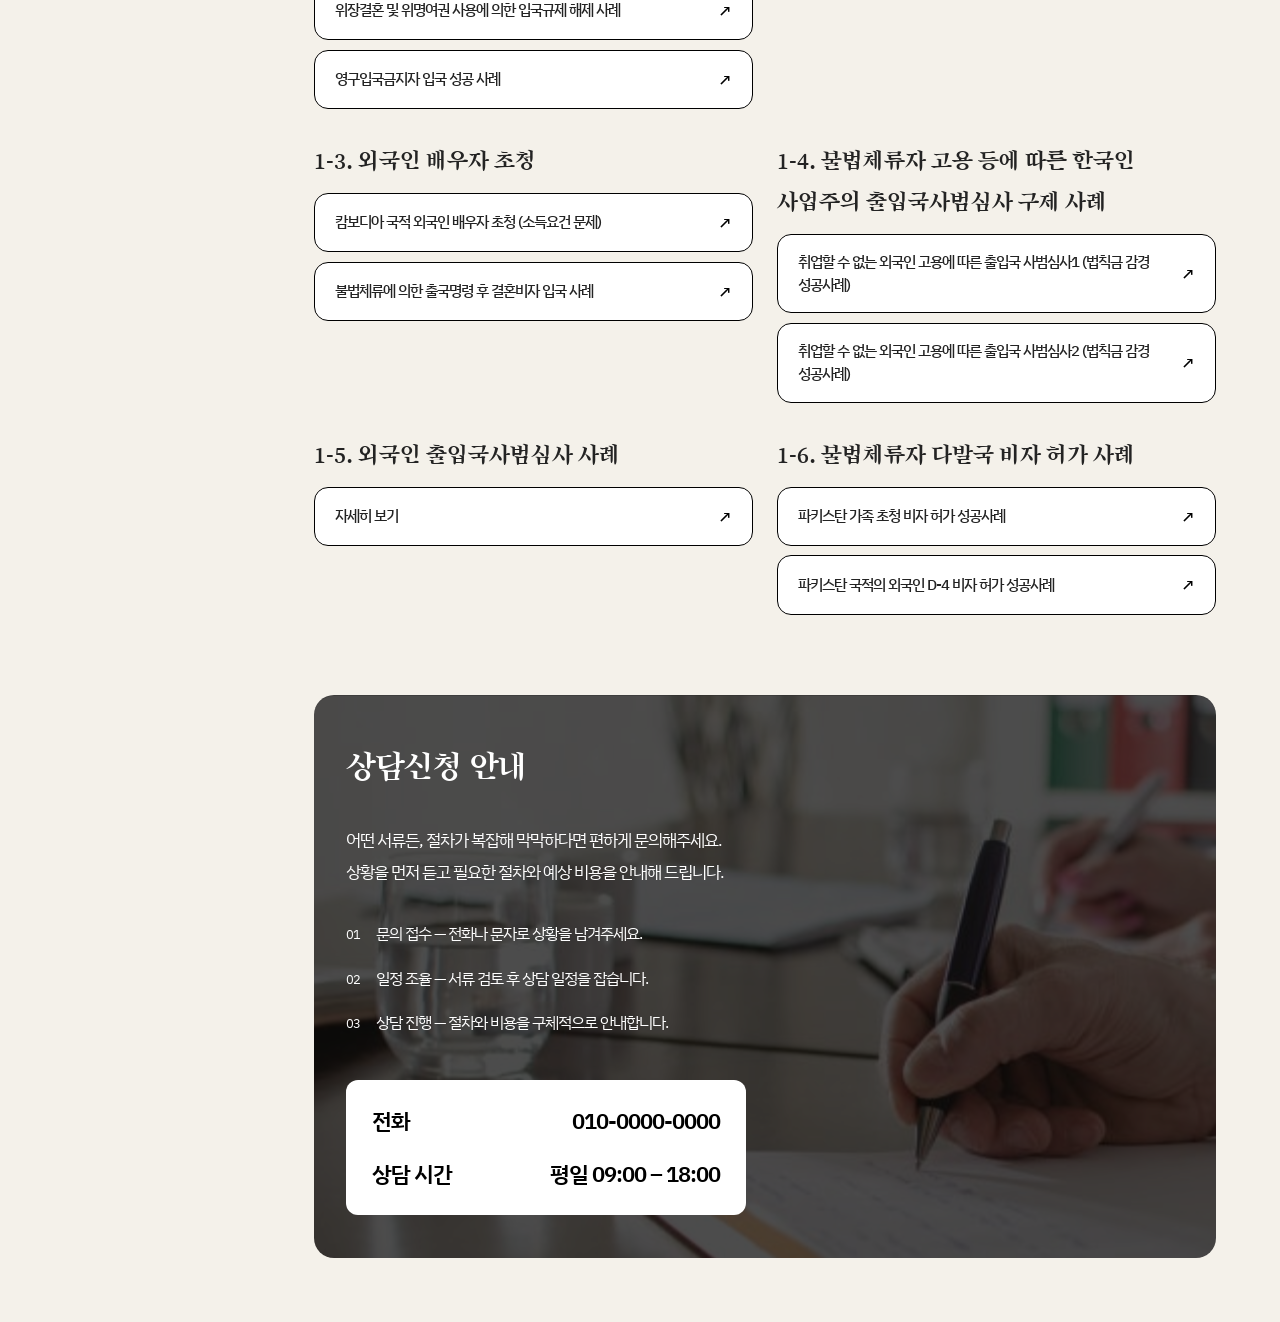
==== commit 9c1c4c66: "2026/8/24 업로드" ====
--- a/admin.html
+++ b/admin.html
@@ -3,11 +3,12 @@
 <head>
 <meta charset="UTF-8">
 <meta name="viewport" content="width=device-width, initial-scale=1.0">
-<title>홍길동 — 행정사</title>
+<title>하상인 — 행정사</title>
 <link rel="preconnect" href="https://fonts.googleapis.com">
 <link rel="preconnect" href="https://fonts.gstatic.com" crossorigin>
 <link href="https://fonts.googleapis.com/css2?family=Song+Myung&family=IBM+Plex+Sans+KR:wght@400;500;700&display=swap" rel="stylesheet">
-<link rel="stylesheet" href="writer.css">
+<link rel="stylesheet" href="css/common.css">
+<link rel="stylesheet" href="css/pages.css">
 </head>
 <body>
 
@@ -16,386 +17,357 @@
   <aside class="sidebar">
     <div class="sidebar-top">
       <!-- TODO: 실제 이름으로 교체 -->
-      <a href="index.html" class="brand">홍길동</a>
+      <a href="index.html" class="brand">하상인</a>
 
       <nav class="sidebar-nav">
         <a href="writer.html">작가</a>
         <a href="books.html">출간도서</a>
-        <a href="lecture.html">강연문의</a>
-
         <div class="nav-group">
           <a href="admin.html" class="is-active">행정사</a>
           <div class="nav-sub">
-            <a href="admin.html">성공사례</a>
+            <a href="admin.html">전문 업무 분야</a>
+            <a href="admin.html#success">성공사례</a>
             <a href="admin.html#consult">상담신청안내</a>
           </div>
         </div>
+        <div class="nav-group">
+          <a href="lecture.html">강연문의</a>
+          <div class="nav-sub">
+            <a href="lecture.html">강연 주제</a>
+            <a href="lecture.html#history">강연 실적</a>
+            <a href="lecture.html#career">경력 / 학력</a>
+            <a href="lecture.html#books">저서</a>
+            <a href="lecture.html#faq">자주 묻는 질문</a>
+            <a href="lecture.html#request-form">섭외요청폼</a>
+          </div>
+        </div>
+
       </nav>
     </div>
 
     <!-- TODO: 실제 이름으로 교체 -->
-    <p class="sidebar-footer">© 홍길동.<br>All rights reserved.</p>
+    <p class="sidebar-footer">© 하상인.<br>All rights reserved.</p>
   </aside>
 
   <main class="page-main">
-    <div class="content-panel">
-      <span class="page-eyebrow">ADMINISTRATIVE AGENT</span>
-      <!-- TODO: 실제 이름으로 교체 -->
-      <h1 class="page-title">홍길동 · 행정사</h1>
-      <p class="book-detail-desc"><!-- TODO -->
-        서류와 절차를 정확하게 정리해 드립니다. 민원, 등기, 인허가, 계약서 검토 등
-        복잡한 행정 업무를 맡아 처리합니다.
-      </p>
+    <div class="page-inner">
+      
+      <div class="admin-hero">
+        <div class="admin-hero-text">
+          <div class="admin-hero-title-row">
+            <img src="images/admin-badge.svg" alt="" class="admin-badge" aria-hidden="true">
+            <!-- TODO: 실제 이름으로 교체 -->
+            <!-- <h1 class="admin-hero-name">하상인 행정사</h1> -->
+            <h1 class="page-title">하상인 행정 사무소</h1>
+          </div>
+          <p class="admin-hero-quote">"행정의 막막한 절차 속에서 길을 찾다"<br>서울 구로구 하상인 행정사 사무소</p>
+
+          <span class="admin-career-badge">경력사항</span>
+          <ul class="admin-career-list"><!-- TODO: 실제 경력사항으로 교체 -->
+            <li>하상인 행정사 사무소 대표</li>
+            <li>행정사(제3회 시험 출신)</li>
+            <li>생활스포츠지도사 2급 자격증(보디빌딩)</li>
+            <li>TESOL 국제 영어강사 자격증</li>
+            <li>명지대학교 영문학과 졸업</li>
+          </ul>
+        </div>
+
+        <div class="admin-hero-photo">
+          <!-- TODO: 실제 프로필 사진으로 교체 -->
+          <img src="images/profile-admin.png" alt="하상인 행정사">
+        </div>
+      </div>
+
+      <section class="admin-section admin-expertise">
+        <h2 class="expertise-title">전문 업무 분야</h2>
+
+        <div class="expertise-grid">
+          <div class="expertise-card">
+            <span class="expertise-num-bg" aria-hidden="true">01</span>
+            <span class="expertise-tag">EXPERTISE 01</span>
+            <h3 class="expertise-card-title">인권침해 진정<br>/ 행정심판 청구</h3>
+            <ul class="expertise-list">
+              <li>국가인권위원회 진정서 작성 및 제출</li>
+              <li>차별·권리 침해 사안의 사실관계 정리</li>
+              <li>행정심판 청구서 작성과 절차 전반 지원</li>
+              <li>정보공개 거부·인허가 취소 구제</li>
+            </ul>
+            <a href="#success" class="expertise-more">자세히 보기 <span aria-hidden="true">↗</span></a>
+          </div>
+
+          <div class="expertise-card">
+            <span class="expertise-num-bg" aria-hidden="true">02</span>
+            <span class="expertise-tag">EXPERTISE 02</span>
+            <h3 class="expertise-card-title">스포츠 행정<br>(지도자 자격 보유)</h3>
+            <ul class="expertise-list">
+              <li>체육시설업 신고·등록 및 변경신고</li>
+              <li>영업정지·과징금 처분 감경 의견 제출</li>
+              <li>안전·위생 기준 미준수 지적 대응</li>
+              <li>지도자 배치 기준 위반 처분 구제</li>
+            </ul>
+            <a href="#success" class="expertise-more">자세히 보기 <span aria-hidden="true">↗</span></a>
+          </div>
+
+          <div class="expertise-card">
+            <span class="expertise-num-bg" aria-hidden="true">03</span>
+            <span class="expertise-tag">EXPERTISE 03</span>
+            <h3 class="expertise-card-title">출입국<br>/ 기초생활보장법 상담</h3>
+            <ul class="expertise-list">
+              <li>디지털 노마드 등 비자·체류 상담</li>
+              <li>입국규제 해제 및 재입국 소명</li>
+              <li>수급 자격·부양의무자 조사 대응</li>
+              <li>보장비용 환수 의견서 및 소명서 작성</li>
+            </ul>
+            <a href="#success" class="expertise-more">자세히 보기 <span aria-hidden="true">↗</span></a>
+          </div>
+        </div>
+      </section>
+
+      <section id="success" class="admin-section">
+        <h2 class="admin-section-title">주요 업무 분야 &amp; 성공 사례</h2>
+        <div class="field-tabs" role="tablist">
+          <button type="button" class="field-tab is-active" data-field="01">
+            <span class="field-tab-num">01</span>
+            <span class="field-tab-name">출입국 관련 업무</span>
+          </button>
+          <button type="button" class="field-tab" data-field="02">
+            <span class="field-tab-num">02</span>
+            <span class="field-tab-name">국민기초생활보장법</span>
+          </button>
+          <button type="button" class="field-tab" data-field="03">
+            <span class="field-tab-num">03</span>
+            <span class="field-tab-name">국민체육진흥법</span>
+          </button>
+          <button type="button" class="field-tab" data-field="04">
+            <span class="field-tab-num">04</span>
+            <span class="field-tab-name">도로교통법</span>
+          </button>
+          <button type="button" class="field-tab" data-field="05">
+            <span class="field-tab-num">05</span>
+            <span class="field-tab-name">식품위생법 등</span>
+          </button>
+          <button type="button" class="field-tab" data-field="06">
+            <span class="field-tab-num">06</span>
+            <span class="field-tab-name">국가인권위원회 진정 및 행정심판 청구 사례</span>
+          </button>
+          <button type="button" class="field-tab" data-field="07">
+            <span class="field-tab-num">07</span>
+            <span class="field-tab-name">기타</span>
+          </button>
+        </div>
+
+        <div class="field-panels">
+        <div class="field-panel is-active" data-field-panel="01">
+          <p class="field-desc">하상인 행정사는 영문과를 졸업하였고, 최근 한국어를 하지 못하는 미국 국적 외국인의 디지털 노마드 비자 허가가 가능했던 것도 영어능력과 연관이 있습니다.</p>
+          <div class="case-grid-compact">
+            <div class="case-item">
+              <span class="case-name">1-1. 입국규제 해제</span>
+              <div class="submenu-links">
+                <a href="https://blog.naver.com/hasangin21/223500231090" class="submenu-btn" target="_blank" rel="noopener">성공사례 <span aria-hidden="true">↗</span></a>
+                <a href="https://blog.naver.com/hasangin21/221422741780" class="submenu-btn" target="_blank" rel="noopener">위장결혼 및 위명여권 사용에 의한 입국규제 해제 사례 <span aria-hidden="true">↗</span></a>
+                <a href="https://blog.naver.com/hasangin21/223822209359" class="submenu-btn" target="_blank" rel="noopener">영구입국금지자 입국 성공 사례 <span aria-hidden="true">↗</span></a>
+              </div>
+            </div>
+            <div class="case-item">
+              <span class="case-name">1-2. 불법체류 등 법률 위반 사실 외국인의 입국</span>
+              <div class="submenu-links">
+                <a href="https://blog.naver.com/hasangin21/223368730925" class="submenu-btn" target="_blank" rel="noopener">성공사례 <span aria-hidden="true">↗</span></a>
+              </div>
+            </div>
+            <div class="case-item">
+              <span class="case-name">1-3. 외국인 배우자 초청</span>
+              <div class="submenu-links">
+                <a href="https://blog.naver.com/hasangin21/223167304434" class="submenu-btn" target="_blank" rel="noopener">캄보디아 국적 외국인 배우자 초청 (소득요건 문제) <span aria-hidden="true">↗</span></a>
+                <a href="https://blog.naver.com/hasangin21/221382971691" class="submenu-btn" target="_blank" rel="noopener">불법체류에 의한 출국명령 후 결혼비자 입국 사례 <span aria-hidden="true">↗</span></a>
+              </div>
+            </div>
+            <div class="case-item">
+              <span class="case-name">1-4. 불법체류자 고용 등에 따른 한국인 사업주의 출입국사범심사 구제 사례</span>
+              <div class="submenu-links">
+                <a href="https://blog.naver.com/hasangin21/223286505098" class="submenu-btn" target="_blank" rel="noopener">취업할 수 없는 외국인 고용에 따른 출입국 사범심사1 (법칙금 감경 성공사례) <span aria-hidden="true">↗</span></a>
+                <a href="https://blog.naver.com/hasangin21/223051331517" class="submenu-btn" target="_blank" rel="noopener">취업할 수 없는 외국인 고용에 따른 출입국 사범심사2 (법칙금 감경 성공사례) <span aria-hidden="true">↗</span></a>
+              </div>
+            </div>
+            <div class="case-item">
+              <span class="case-name">1-5. 외국인 출입국사범심사 사례</span>
+              <div class="submenu-links">
+                <a href="https://blog.naver.com/hasangin21/223471687032" class="submenu-btn" target="_blank" rel="noopener">자세히 보기 <span aria-hidden="true">↗</span></a>
+              </div>
+            </div>
+            <div class="case-item">
+              <span class="case-name">1-6. 불법체류자 다발국 비자 허가 사례</span>
+              <div class="submenu-links">
+                <a href="https://blog.naver.com/hasangin21/223447474617" class="submenu-btn" target="_blank" rel="noopener">파키스탄 가족 초청 비자 허가 성공사례 <span aria-hidden="true">↗</span></a>
+                <a href="https://blog.naver.com/hasangin21/223447474617" class="submenu-btn" target="_blank" rel="noopener">파키스탄 국적의 외국인 D-4 비자 허가 성공사례 <span aria-hidden="true">↗</span></a>
+              </div>
+            </div>
+          </div>
+        </div>
+
+        <div class="field-panel" data-field-panel="02">
+          <p class="field-desc">국민기초생활보장법에 따른 수급자 및 부양의무자 조사에 의한 사유서 작성부터 부정수급 등의 문제로 판단하여 지급한 비용 환수 조치에 대한 의견서 작성 등 다양한 업무를 진행하고 있습니다.</p>
+          <div class="case-grid-compact">
+            <div class="case-item">
+              <span class="case-name">2-1. 보장비용 환수 의견 제출 사례</span>
+              <p class="case-desc">부양하지 않겠다는 사실을 제출한 이후 지급된 급여를 환수하겠다는 통지를 받아 이에 소명을 한 사례입니다.</p>
+              <div class="submenu-links">
+                <a href="https://blog.naver.com/hasangin21/223622546948" class="submenu-btn" target="_blank" rel="noopener">자세히 보기 <span aria-hidden="true">↗</span></a>
+              </div>
+            </div>
+            <div class="case-item">
+              <span class="case-name">2-2. 부양의무자 소명서 작성 사례</span>
+              <p class="case-desc">가족관계의 다양성과 부양의무자의 과거 조사 협조 사실 등 여러 사실관계를 종합하여 작성하고 있으므로 상황에 따라 차이가 굉장히 큰 업무입니다.</p>
+              <div class="submenu-links">
+                <a href="https://blog.naver.com/hasangin21/223329943425" class="submenu-btn" target="_blank" rel="noopener">재차 소명 요청 사례 <span aria-hidden="true">↗</span></a>
+                <a href="https://blog.naver.com/hasangin21/223164533275" class="submenu-btn" target="_blank" rel="noopener">국민기초생활 보장법에 따른 부양의무자 사유서 작성<span aria-hidden="true">↗</span></a>
+                <a href="https://blog.naver.com/hasangin21/223552797099" class="submenu-btn" target="_blank" rel="noopener">인적공제 내역 확인에 의한 가족관계 확인 및 부양여부 조사 안내문을 받게 된 경우<span aria-hidden="true">↗</span></a>
+                <a href="https://blog.naver.com/hasangin21/222970146114" class="submenu-btn" target="_blank" rel="noopener">국민기초생활 보장법에 따른 부양의무자 소명서 작성<span aria-hidden="true">↗</span></a>
+                <a href="https://blog.naver.com/hasangin21/223646055851" class="submenu-btn" target="_blank" rel="noopener">법률상 이혼은 하지 않았으나 별거 중인 배우자의 급여 신청에 의한 가족관계 해체 소명서 작성<span aria-hidden="true">↗</span></a>
+                <a href="https://blog.naver.com/hasangin21/223211261474" class="submenu-btn" target="_blank" rel="noopener">부양의무자의 국세청 연말정산 인적 공제에 따른 소명<span aria-hidden="true">↗</span></a>
+                <a href="https://blog.naver.com/hasangin21/223317067364" class="submenu-btn" target="_blank" rel="noopener">부양의무자의 부양의무 면제 성공 사례<span aria-hidden="true">↗</span></a>
+              </div>
+            </div>
+            <div class="case-item">
+              <span class="case-name">2-3. 수급자의 급여 변경/중지 통지에 대한 의견 제출 사례</span>
+              <p class="case-desc">당장 생계 유지가 불가한 수급자로서 급여 중지 통지를 받아 도움을 받은 사례입니다.</p>
+              <div class="submenu-links">
+                <a href="https://blog.naver.com/hasangin21/223622546948" class="submenu-btn" target="_blank" rel="noopener">기초생활수급자 급여 중지 통지 수령 후 자격 회복 성공사례 <span aria-hidden="true">↗</span></a>
+                <a href="https://blog.naver.com/hasangin21/223622546948" class="submenu-btn" target="_blank" rel="noopener">기초생계급여 중단 통지를 받아 소명해야 하는 경우<span aria-hidden="true">↗</span></a>
+              </div>
+            </div>
+          </div>
+        </div>
+
+        <div class="field-panel" data-field-panel="03">
+          <p class="field-desc">체육시설업 등록·신고 절차부터 스포츠지도사 관련 행정처분 구제까지, 체육 분야 전반의 행정 업무를 지원합니다.</p>
+          <div class="case-grid-compact">
+            <div class="case-item">
+              <span class="case-name">3-1. ?</span>
+              <div class="submenu-links">
+                <a href="https://blog.naver.com/hasangin21/223419307436" class="submenu-btn" target="_blank" rel="noopener">학교운동부 지도자로 근무하는 자에 대한 체육지도자 자격정지 처분 성공사례 <span aria-hidden="true">↗</span></a>
+              </div>
+            </div>
+ 
+          </div>
+        </div>
+
+        <div class="field-panel" data-field-panel="04">
+          <p class="field-desc">운전면허 취소·정지 구제부터 특별교통안전교육, 이의신청까지 도로교통법 관련 행정 절차를 신속하게 처리합니다.</p>
+          <div class="case-grid-compact">
+            <div class="case-item">
+              <span class="case-name">4-1. ?</span>
+              <div class="submenu-links">
+                <a href="https://blog.naver.com/hasangin21/223265298171" class="submenu-btn" target="_blank" rel="noopener">음주운전 면허취소자 110일 면허정지 감경 성공사례 <span aria-hidden="true">↗</span></a>
+                <a href="https://blog.naver.com/hasangin21/221357676023" class="submenu-btn" target="_blank" rel="noopener">음주사고로 면허취소 된 여성분의 110일 면허정지 감경 성공사례 <span aria-hidden="true">↗</span></a>
+                <a href="https://blog.naver.com/hasangin21/221308763160" class="submenu-btn" target="_blank" rel="noopener">음주운전 면허취소자 110일 면허정지 감경 성공 사례 <span aria-hidden="true">↗</span></a>
+                <a href="https://blog.naver.com/hasangin21/221463100357" class="submenu-btn" target="_blank" rel="noopener">음주운전 면허취소 구제 성공 사례, 행정심판을 통한 110일 면허정지 <span aria-hidden="true">↗</span></a>
+              </div>
+            </div>
+         
+          </div>
+        </div>
+
+        <div class="field-panel" data-field-panel="05">
+          <p class="field-desc">영업정지·과징금 처분 구제부터 위생교육, 영업신고·허가까지 식품·위생 관련 행정 절차를 함께합니다.</p>
+          <div class="case-grid-compact">
+            <div class="case-item">
+              <span class="case-name">5-1. 식품위생법 위반 영업정지 처분 구제</span>
+              <div class="submenu-links">
+                <a href="https://blog.naver.com/hasangin21/221321236386" class="submenu-btn" target="_blank" rel="noopener">식품위생법 위반에 따른 영업소 폐쇄처분, 행정심판 구제 성공사례<span aria-hidden="true">↗</span></a>
+              </div>
+            </div>
+            <div class="case-item">
+              <span class="case-name">5-2. 식품접객업자 청소년 주류 판매 영업정지 2개월 구제 사례</span>
+              <div class="submenu-links">
+                <a href="https://blog.naver.com/hasangin21/223032641338" class="submenu-btn" target="_blank" rel="noopener">성공사례 <span aria-hidden="true">↗</span></a>
+              </div>
+            </div>
+            <div class="case-item">
+              <span class="case-name">5-3. 반찬가게 영업소 폐쇄처분 구제 사례</span>
+              <div class="submenu-links">
+                <a href="https://blog.naver.com/hasangin21/221090492755" class="submenu-btn" target="_blank" rel="noopener">성공사례 <span aria-hidden="true">↗</span></a>
+              </div>
+            </div>
+            <div class="case-item">
+              <span class="case-name">5-4. 표시 광고 위반 구제 사례</span>
+              <div class="submenu-links">
+                <a href="https://blog.naver.com/hasangin21/221464574343" class="submenu-btn" target="_blank" rel="noopener">건강기능식품에 관한 법률 제18조 위반 영업정지 처분 등, 행정심판 성공 사례 <span aria-hidden="true">↗</span></a>
+                <a href="https://blog.naver.com/hasangin21/221297237168" class="submenu-btn" target="_blank" rel="noopener">허위표시에 따른 영업정지 2개월 및 과징금 처분 구제 성공살례 <span aria-hidden="true">↗</span></a>
+                <a href="https://blog.naver.com/hasangin21/221505420188" class="submenu-btn" target="_blank" rel="noopener">소비자를 기만하거나 오인, 혼동시킬 우려가 있는 광고로 인한 영업정지 사례<span aria-hidden="true">↗</span></a>
+              </div>
+            </div>
+            
+          </div>
+        </div>
+
+        <div class="field-panel" data-field-panel="06">
+          <p class="field-desc">행정기관의 처분이 부당하다고 판단될 때, 국가인권위원회 진정과 행정심판 청구를 통해 권리 구제를 돕습니다.</p>
+          <div class="case-grid-compact">
+            <div class="case-item">
+              <span class="case-name">6-1. 행정기관 차별행위 진정</span>
+              <div class="submenu-links">
+                <a href="https://blog.naver.com/hasangin21/223491704209" class="submenu-btn" target="_blank" rel="noopener">표현의 자유 침해(헌법 제21조)에 대한 진정 기각 결정 취소 행정심판 청구 사례 <span aria-hidden="true">↗</span></a>
+                <a href="https://blog.naver.com/hasangin21/223264509375" class="submenu-btn" target="_blank" rel="noopener">국가인권위원회 기각 결정을 받게 될 경우 불복 방법(보충서면) <span aria-hidden="true">↗</span></a>
+                <a href="https://blog.naver.com/hasangin21/223346884941" class="submenu-btn" target="_blank" rel="noopener">국가인권위원회 진정 기각 후 행정심판 청구(인권침해/각하사유) <span aria-hidden="true">↗</span></a>
+                <a href="https://blog.naver.com/hasangin21/222381050747" class="submenu-btn" target="_blank" rel="noopener">국가인권위원회에 진정을 넣었다가 기각된 경우 불복?<span aria-hidden="true">↗</span></a>
+              </div>
+            </div>
+           
+          
+          </div>
+        </div>
+
+        <div class="field-panel" data-field-panel="07">
+          <p class="field-desc">위 분야에 속하지 않는 다양한 행정 업무도 상담을 통해 지원해 드립니다.</p>
+          <div class="case-grid-compact">
+            <div class="case-item">
+              <span class="case-name">7-1. 국가유공자 선순위유족 비해당 처분 취소 사례</span>
+              <div class="submenu-links">
+                <a href="https://blog.naver.com/hasangin21/222190347527" class="submenu-btn" target="_blank" rel="noopener">성공사례 <span aria-hidden="true">↗</span></a>
+              </div>
+            </div>
+            <div class="case-item">
+              <span class="case-name">7-2. 학교폭력예방법에 따른 교육지원청교육장의 처분 불복 행정심판 사례</span>
+              <div class="submenu-links">
+                <a href="https://blog.naver.com/hasangin21/223378042038" class="submenu-btn" target="_blank" rel="noopener">성공사례 <span aria-hidden="true">↗</span></a>
+              </div>
+            </div>
+           
+
+          </div>
+        </div>
+
+        </div>
+      </section>
+
+      <section id="consult" class="admin-section">
+        <h2 class="admin-section-title">상담신청 안내</h2>
+
+        <p class="book-detail-desc"><!-- TODO -->
+          어떤 서류든, 절차가 복잡해 막막하다면 편하게 문의해주세요.<br>
+          상황을 먼저 듣고 필요한 절차와 예상 비용을 안내해 드립니다.
+        </p>
+
+        <!-- <p class="consult-hours">전화와 상담 가능 시간을 안내해 드립니다.</p> -->
+
+        <ol class="consult-steps">
+          <li><span>01</span>문의 접수 — 전화나 문자로 상황을 남겨주세요.</li>
+          <li><span>02</span>일정 조율 — 서류 검토 후 상담 일정을 잡습니다.</li>
+          <li><span>03</span>상담 진행 — 절차와 비용을 구체적으로 안내합니다.</li>
+        </ol>
+
+        <div class="consult-info">
+          <div class="consult-info-row">
+            <span class="consult-info-label">전화</span>
+            <a href="tel:0100000000" class="consult-info-value">010-0000-0000</a>
+          </div>
+          <div class="consult-info-row">
+            <span class="consult-info-label">상담 시간</span>
+            <span class="consult-info-value">평일 09:00 – 18:00</span>
+          </div>
+        </div>
+      </section>
     </div>
-
-    <section id="success" class="admin-section">
-      <span class="page-eyebrow">CASE STUDIES</span>
-      <h2 class="admin-section-title">주요 업무 분야 &amp; 성공 사례</h2>
-      <p class="section-hint">분야를 선택하면 관련 사례를 바로 확인할 수 있습니다.</p>
-
-      <div class="field-tabs" role="tablist">
-        <button type="button" class="field-tab is-active" data-field="01">
-          <span class="field-tab-num">01</span>
-          <span class="field-tab-name">출입국 관련 업무</span>
-        </button>
-        <button type="button" class="field-tab" data-field="02">
-          <span class="field-tab-num">02</span>
-          <span class="field-tab-name">국민기초생활보장법</span>
-        </button>
-        <button type="button" class="field-tab" data-field="03">
-          <span class="field-tab-num">03</span>
-          <span class="field-tab-name">국민체육진흥법</span>
-        </button>
-        <button type="button" class="field-tab" data-field="04">
-          <span class="field-tab-num">04</span>
-          <span class="field-tab-name">도로교통법</span>
-        </button>
-        <button type="button" class="field-tab" data-field="05">
-          <span class="field-tab-num">05</span>
-          <span class="field-tab-name">식품위생법 등</span>
-        </button>
-        <button type="button" class="field-tab" data-field="06">
-          <span class="field-tab-num">06</span>
-          <span class="field-tab-name">국가인권위원회 진정 및 행정심판 청구 사례</span>
-        </button>
-        <button type="button" class="field-tab" data-field="07">
-          <span class="field-tab-num">07</span>
-          <span class="field-tab-name">기타</span>
-        </button>
-      </div>
-
-      <div class="field-panels">
-      <div class="field-panel is-active" data-field-panel="01">
-        <p class="field-desc">홍길동 행정사는 영문과를 졸업하였고, 최근 한국어를 하지 못하는 미국 국적 외국인의 디지털 노마드 비자 허가가 가능했던 것도 영어능력과 연관이 있습니다.</p>
-        <div class="case-grid-compact">
-          <div class="case-item">
-            <span class="case-name">1-1. 입국규제 해제</span>
-            <div class="submenu-links">
-              <a href="https://blog.naver.com/TODO/TODO" class="submenu-btn" target="_blank" rel="noopener">성공사례 <span aria-hidden="true">↗</span></a>
-              <a href="https://blog.naver.com/TODO/TODO" class="submenu-btn" target="_blank" rel="noopener">위장결혼 및 위명여권 사용에 의한 입국규제 해제 사례 <span aria-hidden="true">↗</span></a>
-              <a href="https://blog.naver.com/TODO/TODO" class="submenu-btn" target="_blank" rel="noopener">영구입국금지자 입국 성공 사례 <span aria-hidden="true">↗</span></a>
-            </div>
-          </div>
-          <div class="case-item">
-            <span class="case-name">1-2. 불법체류 등 법률 위반 사실 외국인의 입국</span>
-            <div class="submenu-links">
-              <a href="https://blog.naver.com/TODO/TODO" class="submenu-btn" target="_blank" rel="noopener">성공사례 <span aria-hidden="true">↗</span></a>
-            </div>
-          </div>
-          <div class="case-item">
-            <span class="case-name">1-3. 외국인 배우자 초청</span>
-            <div class="submenu-links">
-              <a href="https://blog.naver.com/TODO/TODO" class="submenu-btn" target="_blank" rel="noopener">캄보디아 국적 외국인 배우자 초청 (소득요건 문제) <span aria-hidden="true">↗</span></a>
-              <a href="https://blog.naver.com/TODO/TODO" class="submenu-btn" target="_blank" rel="noopener">불법체류에 의한 출국명령 후 결혼비자 입국 사례 <span aria-hidden="true">↗</span></a>
-            </div>
-          </div>
-          <div class="case-item">
-            <span class="case-name">1-4. 불법체류자 고용 등에 따른 한국인 사업주의 출입국사범심사 구제 사례</span>
-            <div class="submenu-links">
-              <a href="https://blog.naver.com/TODO/TODO" class="submenu-btn" target="_blank" rel="noopener">취업할 수 없는 외국인 고용에 따른 출입국 사범심사1 (법칙금 감경 성공사례) <span aria-hidden="true">↗</span></a>
-              <a href="https://blog.naver.com/TODO/TODO" class="submenu-btn" target="_blank" rel="noopener">취업할 수 없는 외국인 고용에 따른 출입국 사범심사2 (법칙금 감경 성공사) <span aria-hidden="true">↗</span></a>
-            </div>
-          </div>
-          <div class="case-item">
-            <span class="case-name">1-5. 외국인 출입국사범심사 사례</span>
-            <div class="submenu-links">
-              <a href="https://blog.naver.com/TODO/TODO" class="submenu-btn" target="_blank" rel="noopener">자세히 보기 <span aria-hidden="true">↗</span></a>
-            </div>
-          </div>
-          <div class="case-item">
-            <span class="case-name">1-6. 불법체류자 다발국 비자 허가 사례</span>
-            <div class="submenu-links">
-              <a href="https://blog.naver.com/TODO/TODO" class="submenu-btn" target="_blank" rel="noopener">자세히 보기 <span aria-hidden="true">↗</span></a>
-            </div>
-          </div>
-        </div>
-      </div>
-
-      <div class="field-panel" data-field-panel="02">
-        <p class="field-desc">국민기초생활보장법에 따른 수급자 및 부양의무자 조사에 의한 사유서 작성부터 부정수급 등의 문제로 판단하여 지급한 비용 환수 조치에 대한 의견서 작성 등 다양한 업무를 진행하고 있습니다.</p>
-        <div class="case-grid-compact">
-          <div class="case-item">
-            <span class="case-name">2-1. 보장비용 환수 의견 제출 사례</span>
-            <p class="case-desc">부양하지 않겠다는 사실을 제출한 이후 지급된 급여를 환수하겠다는 통지를 받아 이에 소명을 한 사례입니다.</p>
-            <div class="submenu-links">
-              <a href="https://blog.naver.com/TODO/TODO" class="submenu-btn" target="_blank" rel="noopener">자세히 보기 <span aria-hidden="true">↗</span></a>
-            </div>
-          </div>
-          <div class="case-item">
-            <span class="case-name">2-2. 부양의무자 소명서 작성 사례</span>
-            <p class="case-desc">가족관계의 다양성과 부양의무자의 과거 조사 협조 사실 등 여러 사실관계를 종합하여 작성하고 있으므로 상황에 따라 차이가 굉장히 큰 업무입니다.</p>
-            <div class="submenu-links">
-              <a href="https://blog.naver.com/TODO/TODO" class="submenu-btn" target="_blank" rel="noopener">자세히 보기 <span aria-hidden="true">↗</span></a>
-            </div>
-          </div>
-        </div>
-      </div>
-
-      <div class="field-panel" data-field-panel="03">
-        <p class="field-desc">체육시설업 등록·신고 절차부터 스포츠지도사 관련 행정처분 구제까지, 체육 분야 전반의 행정 업무를 지원합니다.</p>
-        <div class="case-grid-compact">
-          <div class="case-item">
-            <span class="case-name">3-1. 체육시설업 등록 및 신고 대행</span>
-            <div class="submenu-links">
-              <a href="https://blog.naver.com/TODO/TODO" class="submenu-btn" target="_blank" rel="noopener">성공사례 <span aria-hidden="true">↗</span></a>
-            </div>
-          </div>
-          <div class="case-item">
-            <span class="case-name">3-2. 스포츠지도사 자격정지 처분 구제</span>
-            <div class="submenu-links">
-              <a href="https://blog.naver.com/TODO/TODO" class="submenu-btn" target="_blank" rel="noopener">자격정지 처분 취소 성공 사례 <span aria-hidden="true">↗</span></a>
-              <a href="https://blog.naver.com/TODO/TODO" class="submenu-btn" target="_blank" rel="noopener">청문 대응을 통한 처분 감경 사례 <span aria-hidden="true">↗</span></a>
-            </div>
-          </div>
-          <div class="case-item">
-            <span class="case-name">3-3. 태권도장 등 체육도장업 신고</span>
-            <div class="submenu-links">
-              <a href="https://blog.naver.com/TODO/TODO" class="submenu-btn" target="_blank" rel="noopener">성공사례 <span aria-hidden="true">↗</span></a>
-            </div>
-          </div>
-          <div class="case-item">
-            <span class="case-name">3-4. 체육시설 안전관리 관련 행정처분 대응</span>
-            <div class="submenu-links">
-              <a href="https://blog.naver.com/TODO/TODO" class="submenu-btn" target="_blank" rel="noopener">시정명령 이행 및 처분 취소 사례 <span aria-hidden="true">↗</span></a>
-            </div>
-          </div>
-          <div class="case-item">
-            <span class="case-name">3-5. 국민체육진흥기금 지원사업 신청</span>
-            <div class="submenu-links">
-              <a href="https://blog.naver.com/TODO/TODO" class="submenu-btn" target="_blank" rel="noopener">성공사례 <span aria-hidden="true">↗</span></a>
-            </div>
-          </div>
-          <div class="case-item">
-            <span class="case-name">3-6. 생활체육지도자 배치 관련 분쟁 대응</span>
-            <div class="submenu-links">
-              <a href="https://blog.naver.com/TODO/TODO" class="submenu-btn" target="_blank" rel="noopener">성공사례 <span aria-hidden="true">↗</span></a>
-            </div>
-          </div>
-        </div>
-      </div>
-
-      <div class="field-panel" data-field-panel="04">
-        <p class="field-desc">운전면허 취소·정지 구제부터 특별교통안전교육, 이의신청까지 도로교통법 관련 행정 절차를 신속하게 처리합니다.</p>
-        <div class="case-grid-compact">
-          <div class="case-item">
-            <span class="case-name">4-1. 음주운전 면허취소 구제</span>
-            <div class="submenu-links">
-              <a href="https://blog.naver.com/TODO/TODO" class="submenu-btn" target="_blank" rel="noopener">이의신청을 통한 면허취소 취소 사례 <span aria-hidden="true">↗</span></a>
-              <a href="https://blog.naver.com/TODO/TODO" class="submenu-btn" target="_blank" rel="noopener">생계형 운전 인정 감경 사례 <span aria-hidden="true">↗</span></a>
-            </div>
-          </div>
-          <div class="case-item">
-            <span class="case-name">4-2. 벌점 초과 면허정지 구제</span>
-            <div class="submenu-links">
-              <a href="https://blog.naver.com/TODO/TODO" class="submenu-btn" target="_blank" rel="noopener">성공사례 <span aria-hidden="true">↗</span></a>
-            </div>
-          </div>
-          <div class="case-item">
-            <span class="case-name">4-3. 무면허운전 적발 행정처분 대응</span>
-            <div class="submenu-links">
-              <a href="https://blog.naver.com/TODO/TODO" class="submenu-btn" target="_blank" rel="noopener">성공사례 <span aria-hidden="true">↗</span></a>
-            </div>
-          </div>
-          <div class="case-item">
-            <span class="case-name">4-4. 특별교통안전교육 이수 안내</span>
-            <div class="submenu-links">
-              <a href="https://blog.naver.com/TODO/TODO" class="submenu-btn" target="_blank" rel="noopener">성공사례 <span aria-hidden="true">↗</span></a>
-            </div>
-          </div>
-          <div class="case-item">
-            <span class="case-name">4-5. 운전면허 행정처분 이의신청</span>
-            <div class="submenu-links">
-              <a href="https://blog.naver.com/TODO/TODO" class="submenu-btn" target="_blank" rel="noopener">처분 취소 성공 사례 <span aria-hidden="true">↗</span></a>
-            </div>
-          </div>
-          <div class="case-item">
-            <span class="case-name">4-6. 화물자동차 운수사업 면허 관련 처분 대응</span>
-            <div class="submenu-links">
-              <a href="https://blog.naver.com/TODO/TODO" class="submenu-btn" target="_blank" rel="noopener">성공사례 <span aria-hidden="true">↗</span></a>
-            </div>
-          </div>
-        </div>
-      </div>
-
-      <div class="field-panel" data-field-panel="05">
-        <p class="field-desc">영업정지·과징금 처분 구제부터 위생교육, 영업신고·허가까지 식품·위생 관련 행정 절차를 함께합니다.</p>
-        <div class="case-grid-compact">
-          <div class="case-item">
-            <span class="case-name">5-1. 식품위생법 위반 영업정지 처분 구제</span>
-            <div class="submenu-links">
-              <a href="https://blog.naver.com/TODO/TODO" class="submenu-btn" target="_blank" rel="noopener">과징금 전환 성공 사례 <span aria-hidden="true">↗</span></a>
-              <a href="https://blog.naver.com/TODO/TODO" class="submenu-btn" target="_blank" rel="noopener">처분 감경 성공 사례 <span aria-hidden="true">↗</span></a>
-            </div>
-          </div>
-          <div class="case-item">
-            <span class="case-name">5-2. 일반음식점 영업신고 대행</span>
-            <div class="submenu-links">
-              <a href="https://blog.naver.com/TODO/TODO" class="submenu-btn" target="_blank" rel="noopener">성공사례 <span aria-hidden="true">↗</span></a>
-            </div>
-          </div>
-          <div class="case-item">
-            <span class="case-name">5-3. 위생교육 미이수 행정처분 대응</span>
-            <div class="submenu-links">
-              <a href="https://blog.naver.com/TODO/TODO" class="submenu-btn" target="_blank" rel="noopener">성공사례 <span aria-hidden="true">↗</span></a>
-            </div>
-          </div>
-          <div class="case-item">
-            <span class="case-name">5-4. 청소년 주류 판매 적발 처분 구제</span>
-            <div class="submenu-links">
-              <a href="https://blog.naver.com/TODO/TODO" class="submenu-btn" target="_blank" rel="noopener">영업정지 처분 취소 사례 <span aria-hidden="true">↗</span></a>
-            </div>
-          </div>
-          <div class="case-item">
-            <span class="case-name">5-5. 공중위생관리법 위반 행정처분 대응</span>
-            <div class="submenu-links">
-              <a href="https://blog.naver.com/TODO/TODO" class="submenu-btn" target="_blank" rel="noopener">성공사례 <span aria-hidden="true">↗</span></a>
-            </div>
-          </div>
-          <div class="case-item">
-            <span class="case-name">5-6. 식품제조가공업 허가 대행</span>
-            <div class="submenu-links">
-              <a href="https://blog.naver.com/TODO/TODO" class="submenu-btn" target="_blank" rel="noopener">성공사례 <span aria-hidden="true">↗</span></a>
-            </div>
-          </div>
-        </div>
-      </div>
-
-      <div class="field-panel" data-field-panel="06">
-        <p class="field-desc">행정기관의 처분이 부당하다고 판단될 때, 국가인권위원회 진정과 행정심판 청구를 통해 권리 구제를 돕습니다.</p>
-        <div class="case-grid-compact">
-          <div class="case-item">
-            <span class="case-name">6-1. 행정기관 차별행위 진정</span>
-            <div class="submenu-links">
-              <a href="https://blog.naver.com/TODO/TODO" class="submenu-btn" target="_blank" rel="noopener">성공사례 <span aria-hidden="true">↗</span></a>
-            </div>
-          </div>
-          <div class="case-item">
-            <span class="case-name">6-2. 공무원 부당처우 진정 사건</span>
-            <div class="submenu-links">
-              <a href="https://blog.naver.com/TODO/TODO" class="submenu-btn" target="_blank" rel="noopener">성공사례 <span aria-hidden="true">↗</span></a>
-            </div>
-          </div>
-          <div class="case-item">
-            <span class="case-name">6-3. 행정처분 취소 행정심판 청구</span>
-            <div class="submenu-links">
-              <a href="https://blog.naver.com/TODO/TODO" class="submenu-btn" target="_blank" rel="noopener">처분 취소 인용 사례 <span aria-hidden="true">↗</span></a>
-            </div>
-          </div>
-          <div class="case-item">
-            <span class="case-name">6-4. 영업정지 처분 집행정지 신청</span>
-            <div class="submenu-links">
-              <a href="https://blog.naver.com/TODO/TODO" class="submenu-btn" target="_blank" rel="noopener">집행정지 인용 성공 사례 <span aria-hidden="true">↗</span></a>
-            </div>
-          </div>
-          <div class="case-item">
-            <span class="case-name">6-5. 이의신청 기각 후 행정심판 청구</span>
-            <div class="submenu-links">
-              <a href="https://blog.naver.com/TODO/TODO" class="submenu-btn" target="_blank" rel="noopener">성공사례 <span aria-hidden="true">↗</span></a>
-            </div>
-          </div>
-          <div class="case-item">
-            <span class="case-name">6-6. 인권침해 진정 및 시정권고 사례</span>
-            <div class="submenu-links">
-              <a href="https://blog.naver.com/TODO/TODO" class="submenu-btn" target="_blank" rel="noopener">성공사례 <span aria-hidden="true">↗</span></a>
-            </div>
-          </div>
-        </div>
-      </div>
-
-      <div class="field-panel" data-field-panel="07">
-        <p class="field-desc">위 분야에 속하지 않는 다양한 행정 업무도 상담을 통해 지원해 드립니다.</p>
-        <div class="case-grid-compact">
-          <div class="case-item">
-            <span class="case-name">7-1. 각종 인허가 신청 대행</span>
-            <div class="submenu-links">
-              <a href="https://blog.naver.com/TODO/TODO" class="submenu-btn" target="_blank" rel="noopener">성공사례 <span aria-hidden="true">↗</span></a>
-            </div>
-          </div>
-          <div class="case-item">
-            <span class="case-name">7-2. 행정 관련 서류 작성 자문</span>
-            <div class="submenu-links">
-              <a href="https://blog.naver.com/TODO/TODO" class="submenu-btn" target="_blank" rel="noopener">성공사례 <span aria-hidden="true">↗</span></a>
-            </div>
-          </div>
-          <div class="case-item">
-            <span class="case-name">7-3. 민원 이의제기 대행</span>
-            <div class="submenu-links">
-              <a href="https://blog.naver.com/TODO/TODO" class="submenu-btn" target="_blank" rel="noopener">성공사례 <span aria-hidden="true">↗</span></a>
-            </div>
-          </div>
-          <div class="case-item">
-            <span class="case-name">7-4. 행정기관 소명자료 작성</span>
-            <div class="submenu-links">
-              <a href="https://blog.naver.com/TODO/TODO" class="submenu-btn" target="_blank" rel="noopener">성공사례 <span aria-hidden="true">↗</span></a>
-            </div>
-          </div>
-          <div class="case-item">
-            <span class="case-name">7-5. 각종 신고 및 등록 대행</span>
-            <div class="submenu-links">
-              <a href="https://blog.naver.com/TODO/TODO" class="submenu-btn" target="_blank" rel="noopener">성공사례 <span aria-hidden="true">↗</span></a>
-            </div>
-          </div>
-          <div class="case-item">
-            <span class="case-name">7-6. 기타 상담 사례</span>
-            <div class="submenu-links">
-              <a href="https://blog.naver.com/TODO/TODO" class="submenu-btn" target="_blank" rel="noopener">성공사례 <span aria-hidden="true">↗</span></a>
-            </div>
-          </div>
-        </div>
-      </div>
-
-      </div>
-    </section>
-
-    <section id="consult" class="admin-section">
-      <span class="page-eyebrow">CONSULTATION</span>
-      <h2 class="admin-section-title">상담신청안내</h2>
-
-      <p class="book-detail-desc"><!-- TODO -->
-        어떤 서류든, 절차가 복잡해 막막하다면 편하게 문의해주세요.
-        상황을 먼저 듣고 필요한 절차와 예상 비용을 안내해 드립니다.
-      </p>
-
-      <p class="consult-hours">전화와 상담 가능 시간을 안내해 드립니다.</p>
-
-      <ol class="consult-steps">
-        <li><span>01</span>문의 접수 — 전화로 상황을 남겨주세요.</li>
-        <li><span>02</span>일정 조율 — 서류 검토 후 상담 일정을 잡습니다.</li>
-        <li><span>03</span>상담 진행 — 절차와 비용을 구체적으로 안내합니다.</li>
-      </ol>
-
-      <div class="consult-info">
-        <!-- TODO: 실제 연락처로 교체 -->
-        <div class="consult-info-row">
-          <span class="consult-info-label">전화</span>
-          <a href="tel:0100000000" class="consult-info-value">010-0000-0000</a>
-        </div>
-        <div class="consult-info-row">
-          <span class="consult-info-label">상담 시간</span>
-          <span class="consult-info-value">평일 09:00 – 18:00</span>
-        </div>
-      </div>
-    </section>
   </main>
 
 </div>
@@ -416,4 +388,4 @@
 </script>
 
 </body>
-</html>
+</html>
--- a/css/common.css
+++ b/css/common.css
@@ -0,0 +1,167 @@
+:root{
+  --paper: #F4F1EA;
+  --paper-soft: #EFEBE1;
+  --ink: #232323;
+  --ink-soft: #000;
+  --line: rgba(35,35,35,0.3);
+  --line-strong: rgba(35,35,35,0.22);
+  --accent: #004E6A;
+
+  --serif: "Song Myung", serif;
+  --sans: "IBM Plex Sans KR", sans-serif;
+}
+
+*{ box-sizing: border-box; margin: 0; padding: 0;}
+
+body{
+  margin: 0;
+  background: var(--paper);
+  color: var(--ink);
+  font-family: var(--sans);
+  letter-spacing: -1px;
+  word-break: keep-all;
+}
+
+a{ color: inherit; }
+
+a:focus-visible, button:focus-visible{
+  outline: 2px solid var(--ink);
+  outline-offset: 3px;
+}
+
+@media (prefers-reduced-motion: reduce){
+  *{ transition: none !important; }
+}
+
+.page-inner{
+  width: 100%;
+  max-width: 1000px;
+  margin: 0 auto;
+}
+
+.pill-btn{
+  display: inline-flex;
+  align-items: center;
+  gap: .5rem;
+  padding: .8rem 1.6rem;
+  border: 1px solid var(--ink);
+  border-radius: 999px;
+  font-size: .92rem;
+  text-decoration: none;
+  color: var(--ink);
+  transition: 0.225s ease-in-out;
+}
+.pill-btn:hover{
+  background: var(--ink);
+  color: var(--paper);
+  transform: translateY(-2px);
+  box-shadow: 0 6px 16px rgba(35,35,35,0.18);
+}
+.pill-btn:active{ transform: translateY(0); box-shadow: none; }
+
+.layout{
+  display: flex;
+  min-height: 100vh;
+}
+
+.sidebar{
+  width: 250px;
+  flex-shrink: 0;
+  background-color: #fff;
+  display: flex;
+  flex-direction: column;
+  justify-content: space-between;
+  padding: 2.5rem 2rem;
+  position: sticky;
+  top: 0;
+  height: 100vh;
+}
+
+.brand{
+  display: block;
+  font-family: var(--serif);
+  font-size: 1.3rem;
+  text-decoration: none;
+  color: var(--ink);
+  margin-bottom: 3rem;
+}
+
+.sidebar-nav{
+  display: flex;
+  flex-direction: column;
+  gap: 1.4rem;
+  font-size: .98rem;
+}
+.sidebar-nav > a{
+  text-decoration: none;
+  color: var(--ink-soft);
+}
+.sidebar-nav a:hover,
+.sidebar-nav a.is-active{
+  font-weight: 700;
+}
+
+.nav-group > a{
+  text-decoration: none;
+  color: var(--ink-soft);
+  display: block;
+  margin-bottom: 1rem;
+}
+.nav-group a:hover{ font-weight: 700; }
+
+.nav-sub{
+  display: flex;
+  flex-direction: column;
+  gap: .85rem;
+  padding-left: 1rem;
+  border-left: 1px solid var(--line);
+  margin-top: -.4rem;
+}
+.nav-sub a{
+  text-decoration: none;
+  font-size: .88rem;
+  color: var(--ink-soft);
+  opacity: .75;
+}
+
+.sidebar-footer{
+  font-size: .8rem;
+  color: var(--ink-soft);
+  margin: 0;
+}
+
+@media (max-width: 860px){
+  .layout{ flex-direction: column; }
+  .sidebar{
+    width: 100%;
+    height: auto;
+    position: relative;
+    border-right: none;
+    border-bottom: 1px solid var(--line);
+    flex-direction: row;
+    align-items: center;
+    justify-content: space-between;
+    padding: 1.25rem 1.5rem;
+  }
+  .sidebar-top{ display: flex; align-items: center; gap: 2rem; }
+  .brand{ margin-bottom: 0; }
+  .sidebar-nav{ flex-direction: row; gap: 1.5rem; }
+  .nav-group{ position: relative; }
+  .nav-sub{ display: none; }
+  .sidebar-footer{ display: none; }
+}
+
+.page-header{
+  display: block;
+  position: relative;
+  margin: 0 0 3rem;
+}
+
+.page-title{
+  display: block;
+  margin: 0;
+  font-family: var(--serif);
+  font-weight: 400;
+  font-size: clamp(2rem, 3.6vw, 2.7rem);
+  line-height: 1.4;
+}
--- a/css/pages.css
+++ b/css/pages.css
@@ -0,0 +1,893 @@
+/* ==========================================================================
+   pages.css — writer / books / book / admin / lecture 공통 페이지 스타일
+   common.css를 먼저 불러온 뒤 이 파일을 적용합니다.
+   ========================================================================== */
+
+body{ line-height: 1.7; }
+
+/* ---------- Profile ---------- */
+
+.profile-content{
+  color: var(--ink);
+  font-size: 1.05rem;
+  line-height: 1.85;
+}
+
+.eyebrow{
+  display: block;
+  font-size: .78rem;
+  letter-spacing: .18em;
+  color: var(--ink-soft);
+  margin-bottom: 1rem;
+}
+
+@media (max-width: 860px){
+}
+
+/* ---------- Books listing page ---------- */
+.page-main{
+  flex: 1;
+  min-width: 0;
+  padding: clamp(1.5rem, 6vw, 4rem);
+}
+
+.content-panel{
+  /* max-width: 900px; */
+}
+
+
+.page-eyebrow{
+  font-size: .78rem;
+  letter-spacing: .18em;
+  color: var(--ink-soft);
+  font-weight: 700;
+}
+
+.books-header{
+  display: flex;
+  align-items: flex-start;
+  justify-content: space-between;
+  gap: 1.5rem;
+  margin-bottom: 3rem;
+}
+.books-header .page-title{ margin-bottom: 0; }
+
+.books-illustration{
+  position: absolute;
+  top: -40px; 
+  right: 0;
+  width: 140px;
+}
+
+.brunch-books-section{
+  margin-top: 3rem;
+  padding-top: 3rem;
+  border-top: 1px solid var(--line);
+}
+
+.brunch-logo-link{
+  display: inline-block;
+  margin: 0 0 2rem;
+  transition: opacity .2s ease-in-out;
+}
+.brunch-logo-link:hover{ opacity: .7; }
+
+.brunch-logo{
+  height: 52px;
+  width: auto;
+  display: block;
+}
+
+.brunch-books-section .book-cover{ position: relative; }
+
+.brunch-books-section .book-cover::before{
+  content: "";
+  position: absolute;
+  inset: 0;
+  background: rgba(20, 18, 16, 0);
+  transition: background-color .35s ease;
+  z-index: 1;
+  pointer-events: none;
+}
+.brunch-books-section .book-card:hover .book-cover::before{
+  background: rgba(20, 18, 16, .45);
+}
+
+.brunch-books-section .book-cover img.brunch-mark{
+  position: absolute;
+  z-index: 2;
+  left: 50%;
+  top: 50%;
+  width: 20%;
+  height: auto;
+  object-fit: contain;
+  opacity: 0;
+  transform: translate(-50%, -50%) scale(.85);
+  transition: opacity .35s ease, transform .35s ease;
+  pointer-events: none;
+}
+.brunch-books-section .book-card:hover .book-cover img.brunch-mark{
+  opacity: .95;
+  transform: translate(-50%, -50%) scale(1);
+}
+
+.books-grid{
+  display: grid;
+  grid-template-columns: repeat(5, minmax(0, 1fr));
+  gap: clamp(.75rem, 1.5vw, 1.5rem);
+}
+
+@media (max-width: 1200px){
+  .books-grid{ grid-template-columns: repeat(4, minmax(0, 1fr)); }
+}
+@media (max-width: 640px){
+  .books-grid{ grid-template-columns: repeat(3, minmax(0, 1fr)); }
+}
+
+.book-card{
+  text-decoration: none;
+  color: var(--ink);
+  display: block;
+}
+
+.book-cover{
+  aspect-ratio: 3 / 4;
+  background: var(--paper-soft);
+  border: 1px dashed var(--line);
+  border-radius: 4px;
+  display: grid;
+  place-items: center;
+  text-align: center;
+  color: var(--ink-soft);
+  font-size: 1rem;
+  margin-bottom: .9rem;
+  overflow: hidden;
+}
+.book-cover img{
+  width: 100%;
+  height: 100%;
+  object-fit: cover;
+}
+.book-cover span{ padding: 1rem; }
+
+.book-title{
+  font-size: 1rem;
+  margin: 0 0 .3rem;
+}
+
+.book-year{
+  font-size: .85rem;
+  color: var(--ink-soft);
+  margin: 0;
+}
+
+/* ---------- Book detail page ---------- */
+.back-link{
+  display: inline-block;
+  font-size: .88rem;
+  color: var(--ink-soft);
+  text-decoration: none;
+  margin-bottom: 2.5rem;
+}
+.back-link:hover{ color: var(--ink); }
+
+.book-detail{
+  display: flex;
+  gap: clamp(2rem, 5vw, 5rem);
+  align-items: flex-start;
+  flex-wrap: wrap;
+}
+
+.book-detail-left{
+  display: flex;
+  flex-direction: column;
+  align-items: stretch;
+  gap: 1rem;
+  width: 320px;
+  max-width: 100%;
+  flex-shrink: 0;
+}
+
+.book-action-row{
+  display: flex;
+  gap: 8px;
+}
+
+.book-action-btn{
+  flex: 1;
+  display: flex;
+  align-items: center;
+  justify-content: center;
+  padding: 0.8rem 1rem;
+  border-radius: 0;
+  font-size: 1.05rem;
+  font-weight: 600;
+  text-decoration: none;
+  text-align: center;
+  border: 1px solid transparent;
+  transition: background-color .2s ease-in-out,
+              border-color .2s ease-in-out,
+              color .2s ease-in-out,
+              filter .2s ease-in-out;
+}
+
+.book-action-btn--primary{
+  background: var(--accent);
+  border-color: var(--accent);
+  color: #fff;
+}
+
+.book-action-btn--secondary{
+  background: var(--paper);
+  border-color: #B7B3A8;
+  color: var(--ink);
+}
+
+.book-detail-cover{
+  width: 100%;
+  aspect-ratio: 3 / 4;
+  background: var(--paper-soft);
+  border: 1px dashed var(--line);
+  border-radius: 4px;
+  display: grid;
+  place-items: center;
+  text-align: center;
+  color: var(--ink-soft);
+  overflow: hidden;
+}
+.book-detail-cover img{
+  width: 100%;
+  height: 100%;
+  object-fit: cover;
+}
+.book-detail-cover span{ padding: 1.5rem; }
+
+.book-links-list{
+  list-style: none;
+  margin: .9rem 0 0;
+  padding: 0;
+  display: flex;
+  flex-direction: column;
+  gap: .5rem;
+  font-size: 1rem;
+}
+.book-links-list:empty{ display: none; }
+.book-links-list a{
+  display: inline-flex;
+  align-items: center;
+  gap: .35rem;
+  text-decoration: none;
+}
+.book-links-list a:hover{ color: var(--accent); text-decoration: underline; text-underline-offset: 3px; font-weight: 500; }
+.book-links-list a span[aria-hidden]{
+  font-size: .8rem;
+  transition: transform .2s ease-in-out;
+}
+.book-links-list a:hover span[aria-hidden]{ transform: translateX(2px); }
+
+.book-links-list__text{
+  display: inline-flex;
+  color: var(--ink-soft);
+}
+
+.book-detail-info{ flex: 1; min-width: 280px; max-width: 640px; }
+
+.book-detail-desc{
+  font-size: 1.05rem;
+  margin: 1.2rem 0 0 0 ;
+  line-height: 2rem;
+}
+
+/* ---------- Admin page ---------- */
+.admin-section + .admin-section{ margin-top: 5rem; }
+
+.admin-section{
+  padding-top: 3rem;
+  border-top: 1px solid var(--line);
+  scroll-margin-top: 2rem;
+}
+
+.admin-section-title{
+  font-family: var(--serif);
+  font-weight: 400;
+  font-size: clamp(1.6rem, 3vw, 2.1rem);
+  margin: 0 0 1.75rem;
+}
+
+.admin-section#books{
+  position: relative;
+}
+.admin-section#books .pill-btn{
+  position: absolute;
+  top: 100px;
+  right: 0;
+}
+
+
+
+#consult{
+  background: var(--accent);
+  border-radius: 20px;
+  padding: 2.7rem 2rem;
+  color: #fff;
+  background:#000000b3 url(../images/contact.png) no-repeat left bottom 69%;
+  background-blend-mode: multiply;
+}
+
+.consult-hours{
+  font-size: .92rem;
+  margin: 0 0 1.75rem;
+}
+
+.consult-steps{
+  list-style: none;
+  margin: 2rem 0;
+  padding: 0;
+  max-width: 640px;
+  display: flex;
+  flex-direction: column;
+  gap: 1.1rem;
+}
+.consult-steps li{
+  display: flex;
+  gap: 1rem;
+  align-items: baseline;
+  font-size: 1rem;
+}
+.consult-steps li span{
+  font-size: .8rem;
+  flex-shrink: 0;
+}
+
+.consult-info{
+  display: flex;
+  flex-direction: column;
+  gap: .9rem;
+  max-width: 400px;
+  margin-top: 2.7rem;
+  padding: 1.4rem 1.6rem;
+  border-radius: 12px;
+  /* border: 1px solid #fff; */
+  background-color: #fff;
+  font-size: 1.4rem;
+  color: #000;
+}
+
+.consult-info-row{
+  display: flex;
+  align-items: baseline;
+  justify-content: space-between;
+  gap: 1rem;
+  font-weight: 600;
+}
+
+.consult-info-value{
+  text-decoration: none;
+}
+a.consult-info-value:hover{ text-decoration: underline; }
+
+/* ---------- Field tabs + compact case grid ---------- */
+
+
+.field-tabs{
+  display: grid;
+  grid-template-columns: repeat(auto-fill, minmax(190px, 1fr));
+  gap: .7rem;
+  margin-bottom: 2.5rem;
+  max-width: 900px;
+}
+
+.field-tab{
+  display: flex;
+  align-items: flex-start;
+  gap: .65rem;
+  text-align: left;
+  font-family: var(--sans);
+  background: #fff;
+  border: 1px solid #000;
+  border-radius: 8px;
+  padding: .8rem .95rem;
+  cursor: pointer;
+  transition: border-color .2s ease-in-out, background-color .2s ease-in-out, color .2s ease-in-out;
+}
+.field-tab:hover{ border-color: var(--ink); }
+.field-tab.is-active{
+  background: var(--accent);
+  border-color: var(--accent);
+}
+
+.field-tab-num{
+  font-family: var(--serif);
+  font-size: 1rem;
+  color: var(--ink-soft);
+  flex-shrink: 0;
+  line-height: 1.4;
+}
+.field-tab.is-active .field-tab-num{ color: var(--paper); opacity: .7; }
+
+.field-tab-name{
+  font-size: .95rem;
+  font-weight: 600;
+  color: var(--ink);
+  line-height: 1.4;
+}
+.field-tab.is-active .field-tab-name{ color: var(--paper); font-weight: 700; }
+
+.field-panel{ display: none; }
+.field-panel.is-active{ display: block; }
+
+.field-desc{
+  font-size: .95rem;
+  color: var(--ink-soft);
+  margin: 0 0 1.75rem;
+}
+
+.case-grid-compact{
+  display: grid;
+  grid-template-columns: repeat(2, 1fr);
+  gap: 2rem 1.5rem;
+}
+
+.case-item{
+  display: flex;
+  flex-direction: column;
+  gap: .7rem;
+}
+
+.case-name{
+  font-family: var(--serif);
+  font-size: 1.5rem;
+  font-weight: 400;
+  letter-spacing: 0;
+  color: var(--ink);
+}
+
+.case-desc{
+  font-size: 1rem;
+  color: var(--ink-soft);
+  margin: -.3rem 0 0;
+  line-height: 1.6;
+}
+
+.submenu-links{
+  display: flex;
+  flex-direction: column;
+  gap: .6rem;
+}
+
+.submenu-btn{
+  display: flex;
+  align-items: center;
+  justify-content: space-between;
+  gap: 1rem;
+  border-radius: 14px;
+  border: 1px solid #000;
+  background: #fff;
+  padding: 1rem 1.25rem;
+  text-decoration: none;
+  color: var(--ink);
+  font-size: .95rem;
+  font-weight: 500;
+  line-height: 1.5;
+  transition: background-color .25s cubic-bezier(.4,0,.2,1),
+              color .25s cubic-bezier(.4,0,.2,1),
+              transform .25s cubic-bezier(.4,0,.2,1),
+              box-shadow .25s cubic-bezier(.4,0,.2,1);
+}
+.submenu-btn span[aria-hidden]{
+  flex-shrink: 0;
+  font-size: 1.05rem;
+  color: var(--ink-soft);
+  transition: transform .25s cubic-bezier(.4,0,.2,1), color .25s cubic-bezier(.4,0,.2,1);
+}
+.submenu-btn:hover{
+  background-color: rgba(138,223,255,0.27);
+  border: 1px solid var(--ink);
+  color: var(--accent);
+  transform: translateY(-2px);
+  box-shadow: 0 10px 24px rgba(35,35,35,0.16);
+
+}
+.submenu-btn:hover span[aria-hidden]{
+  color: var(--accent);
+  transform: translate(3px, -3px);
+}
+
+/* ---------- Lecture request form (섭외요청폼) ---------- */
+.request-form-card{
+  width: 100%;
+  background: #fff;
+  border: 1px solid var(--line);
+  border-radius: 16px;
+  padding: clamp(1.5rem, 4vw, 2.5rem);
+  box-shadow: 0 8px 24px rgba(35,35,35,0.06);
+}
+
+.request-form{
+  display: flex;
+  flex-direction: column;
+  gap: 1.4rem;
+}
+
+.request-form-group{
+  display: flex;
+  flex-direction: column;
+  gap: .9rem;
+  padding-bottom: 1.4rem;
+  border-bottom: 1px solid var(--line);
+}
+
+.request-form-legend{
+  font-size: .85rem;
+  font-weight: 600;
+  color: var(--ink);
+}
+.request-form-legend .required{ color: var(--accent); }
+
+.request-form-row{
+  display: flex;
+  flex-direction: column;
+  gap: .5rem;
+}
+.request-form-row > label{
+  font-size: .9rem;
+  font-weight: 600;
+  color: var(--ink);
+}
+.request-form-row > label .required{ color: var(--accent); }
+
+.request-form input[type="text"],
+.request-form input[type="tel"],
+.request-form input[type="email"],
+.request-form input[type="date"],
+.request-form select,
+.request-form textarea{
+  width: 100%;
+  padding: .75rem .9rem;
+  border: 1px solid var(--line);
+  border-radius: 8px;
+  background: #fff;
+  color: var(--ink);
+  font-family: var(--sans);
+  font-size: .95rem;
+}
+.request-form input::placeholder,
+.request-form textarea::placeholder{
+  color: var(--ink-soft);
+}
+.request-form input:focus,
+.request-form select:focus,
+.request-form textarea:focus{
+  outline: 2px solid var(--accent);
+  outline-offset: 1px;
+}
+
+.request-form-schedule{
+  display: flex;
+  flex-wrap: wrap;
+  gap: .6rem;
+}
+.request-form-schedule input[type="date"]{ flex: 1 1 180px; }
+.request-form-schedule select{ flex: 1 1 100px; }
+
+.request-form-submit{
+  align-self: center;
+  padding: 1rem 3rem;
+  background: var(--accent);
+  color: #fff;
+  border: none;
+  border-radius: 100px;
+  font-size: .95rem;
+  font-weight: 600;
+  cursor: pointer;
+  transition: filter .2s ease-in-out, transform .2s ease-in-out;
+}
+.request-form-submit:hover{ filter: brightness(1.1); }
+.request-form-submit:active{ transform: translateY(1px); }
+
+.request-form-status{
+  margin: 40px 0;
+  text-align: center;
+  font-size: 1.5rem;
+  color: var(--accent);
+  font-weight: 600;
+
+}
+
+@media (max-width: 640px){
+  .field-tabs{ grid-template-columns: 1fr 1fr; gap: .5rem; }
+  .field-tab{ padding: .65rem .8rem; }
+  .field-tab-name{ font-size: .82rem; }
+  .case-grid-compact{ grid-template-columns: 1fr; }
+  .books-illustration{ display: none; }
+}
+
+/* ---------- Admin hero (badge, name, quote, career, photo) ---------- */
+.admin-hero{
+  position: relative;
+  min-height: 480px;
+}
+
+.admin-hero-text{ max-width: 400px;}
+
+.admin-hero-title-row{
+  display: flex;
+  align-items: center;
+  gap: .8rem;
+  margin-bottom: 1rem;
+}
+
+.admin-badge{ width: 44px; height: 44px; flex-shrink: 0; }
+
+.admin-hero-name{
+  font-family: var(--serif);
+  font-weight: 400;
+  font-size: clamp(1.8rem, 3.2vw, 2.4rem);
+  margin: 0;
+}
+
+.admin-hero-quote{
+  font-size: 1rem;
+  color: var(--ink);
+}
+
+.admin-career-badge{
+  display: inline-block;
+  background: var(--accent);
+  color: #fff;
+  font-size: .85rem;
+  font-weight: 500;
+  padding: 0.5rem 1.5rem;
+  margin: 2rem 0 1.2rem;
+  letter-spacing: 0;
+}
+
+.admin-career-list{
+  list-style: none;
+  margin: 0;
+  padding: 0;
+  display: flex;
+  flex-direction: column;
+  gap: .6rem;
+}
+.admin-career-list li{
+  font-size: 1.1rem;
+  font-weight: 600;
+  color: var(--ink);
+  padding-left: 1.1rem;
+  position: relative;
+}
+.admin-career-list li::before{
+  content: "-";
+  position: absolute;
+  left: 0;
+  color: var(--ink);
+}
+
+.admin-hero-photo {
+  position: absolute;
+  bottom: 0;
+  left: 54%;
+  width: 280px;
+  max-width: 100%;
+}
+.admin-hero-photo img{
+  width: 100%;
+  height: auto;
+  display: block;
+}
+
+
+/* ---------- Expertise 3-card grid ---------- */
+.expertise-title{
+  font-family: var(--serif);
+  font-weight: 400;
+  font-size: clamp(1.6rem, 3vw, 2.2rem);
+  margin: 0 0 2rem;
+}
+
+.expertise-grid{
+  display: grid;
+  grid-template-columns: repeat(3, 1fr);
+  gap: 1.25rem;
+}
+
+.expertise-card{
+  position: relative;
+  overflow: hidden;
+  background: #14161c;
+  border-radius: 10px;
+  padding: 1.75rem 1.5rem 1.5rem;
+  display: flex;
+  flex-direction: column;
+  gap: .5rem;
+  border-bottom: 10px solid var(--accent);
+  transition: transform .3s ease, box-shadow .3s ease-in-out;
+}
+.expertise-card:hover{
+  transform: translateY(-5px);
+  box-shadow: 0 14px 28px rgba(0,0,0,0.28);
+}
+
+.expertise-num-bg{
+  position: absolute;
+  top: -1.5rem;
+  right: -0.65rem;
+  font-family: var(--serif);
+  font-size: 6.5rem;
+  font-weight: 400;
+  color: rgba(255,255,255,0.06);
+  line-height: 1;
+  pointer-events: none;
+}
+
+.expertise-card:hover .expertise-num-bg{
+  font-size: 6.8rem;
+}
+
+.expertise-tag{
+  font-size: .75rem;
+  font-weight: 700;
+  letter-spacing: .08em;
+  color: var(--accent);
+}
+
+.expertise-card-title{
+  color: #fff;
+  font-size: 1.35rem;
+  font-weight: 700;
+  line-height: 1.35;
+  margin: .3rem 0 .75rem;
+}
+
+.expertise-list{
+  list-style: none;
+  margin: 0 0 1.25rem;
+  padding: 0;
+  display: flex;
+  flex-direction: column;
+  gap: .55rem;
+}
+.expertise-list li{
+  display: flex;
+  align-items: flex-start;
+  gap: .55rem;
+  font-size: .88rem;
+  color: rgba(255,255,255,0.75);
+  line-height: 1.5;
+}
+.expertise-list li::before{
+  content: "";
+  width: 5px;
+  height: 5px;
+  border-radius: 50%;
+  background: var(--accent);
+  margin-top: .5rem;
+  flex-shrink: 0;
+}
+
+.expertise-more{
+  display: inline-flex;
+  align-items: center;
+  gap: .35rem;
+  font-size: .88rem;
+  font-weight: 600;
+  color: var(--accent);
+  text-decoration: none;
+  margin-top: auto;
+}
+.expertise-more:hover{ text-decoration: underline; text-underline-offset: 3px; }
+
+
+
+@media (max-width: 860px){
+  .admin-hero{ min-height: 0; display: flex; flex-direction: column-reverse; gap: 1.5rem; }
+  .admin-hero-text{ max-width: 100%; }
+  .admin-hero-photo {
+    position: static;
+    width: 42%;
+    text-align: center;
+    margin: 0 auto;
+  }
+  .expertise-grid{ grid-template-columns: 1fr; }
+}
+
+/* ---------- Lecture page: photos, FAQ ---------- */
+
+.lecture-hero{
+  position: relative;
+  min-height: 480px;
+}
+
+.lecture-hero-text{
+  max-width: 450px;
+}
+
+.lecture-detail-desc{
+  font-size: 1.05rem;
+  margin: 1.2rem 0 0 0;
+  line-height: 2rem;
+}
+
+.lecture-hero-photo {
+  position: absolute;
+  bottom: 0;
+  left: 54%;
+  width: 330px;
+  max-width: 100%;
+}
+.lecture-hero-photo img{
+  width: 100%;
+  height: auto;
+  display: block;
+}
+
+
+/*  */
+.photo-grid{
+  display: grid;
+  grid-template-columns: repeat(auto-fill, minmax(200px, 1fr));
+  gap: 1rem;
+}
+
+.photo-placeholder{
+  aspect-ratio: 4 / 3;
+  background: var(--paper-soft);
+  border: 1px dashed var(--line);
+  border-radius: 8px;
+  display: grid;
+  place-items: center;
+  color: var(--ink-soft);
+  font-size: .9rem;
+}
+
+.photo-placeholder img{
+  width: 100%;
+}
+
+.faq-list{
+  display: flex;
+  flex-direction: column;
+  gap: .75rem;
+  width: 100%;
+}
+
+.faq-item{
+  border-bottom: 1px solid var(--line);
+  padding-bottom: .75rem;
+}
+.faq-item:last-child{ border-bottom: none; padding-bottom: 0; }
+
+.faq-question{
+  list-style: none;
+  cursor: pointer;
+  display: flex;
+  align-items: center;
+  justify-content: flex-start;
+  gap: .3rem;
+  padding: .6rem 0;
+  font-size: 1rem;
+  font-weight: 600;
+  color: var(--ink);
+}
+.faq-question::-webkit-details-marker{ display: none; }
+.faq-question::before{ content: "Q."; color: var(--accent); flex-shrink: 0; }
+.faq-question::after{
+  content: "+";
+  margin-left: auto;
+  padding-left: 1rem;
+  flex-shrink: 0;
+  font-weight: 400;
+  font-size: 1.2rem;
+  color: var(--ink-soft);
+  transition: transform .2s ease-in-out;
+}
+.faq-item[open] .faq-question::after{ content: "−"; }
+
+.faq-answer{
+  font-size: .95rem;
+  color: var(--ink-soft);
+  margin: 0;
+  padding: 0 0 .6rem 1.4rem;
+  line-height: 1.7;
+}
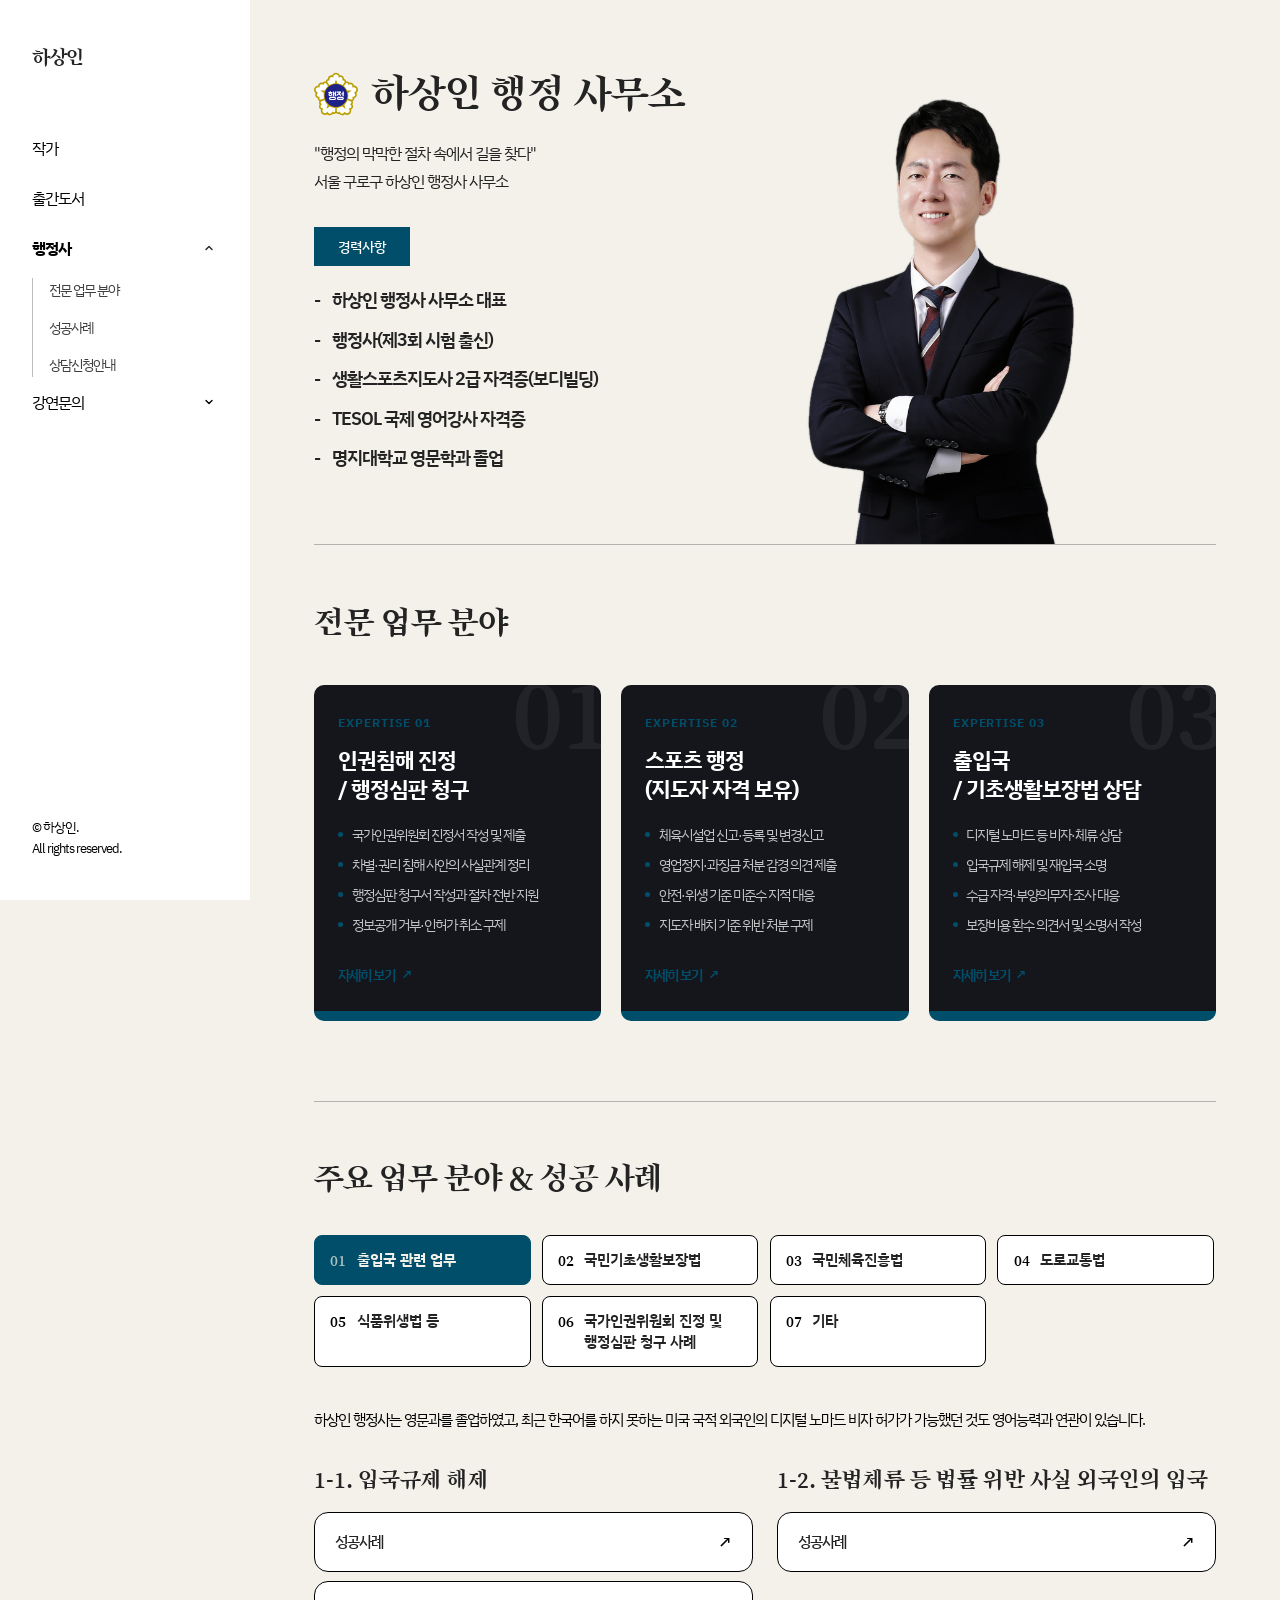
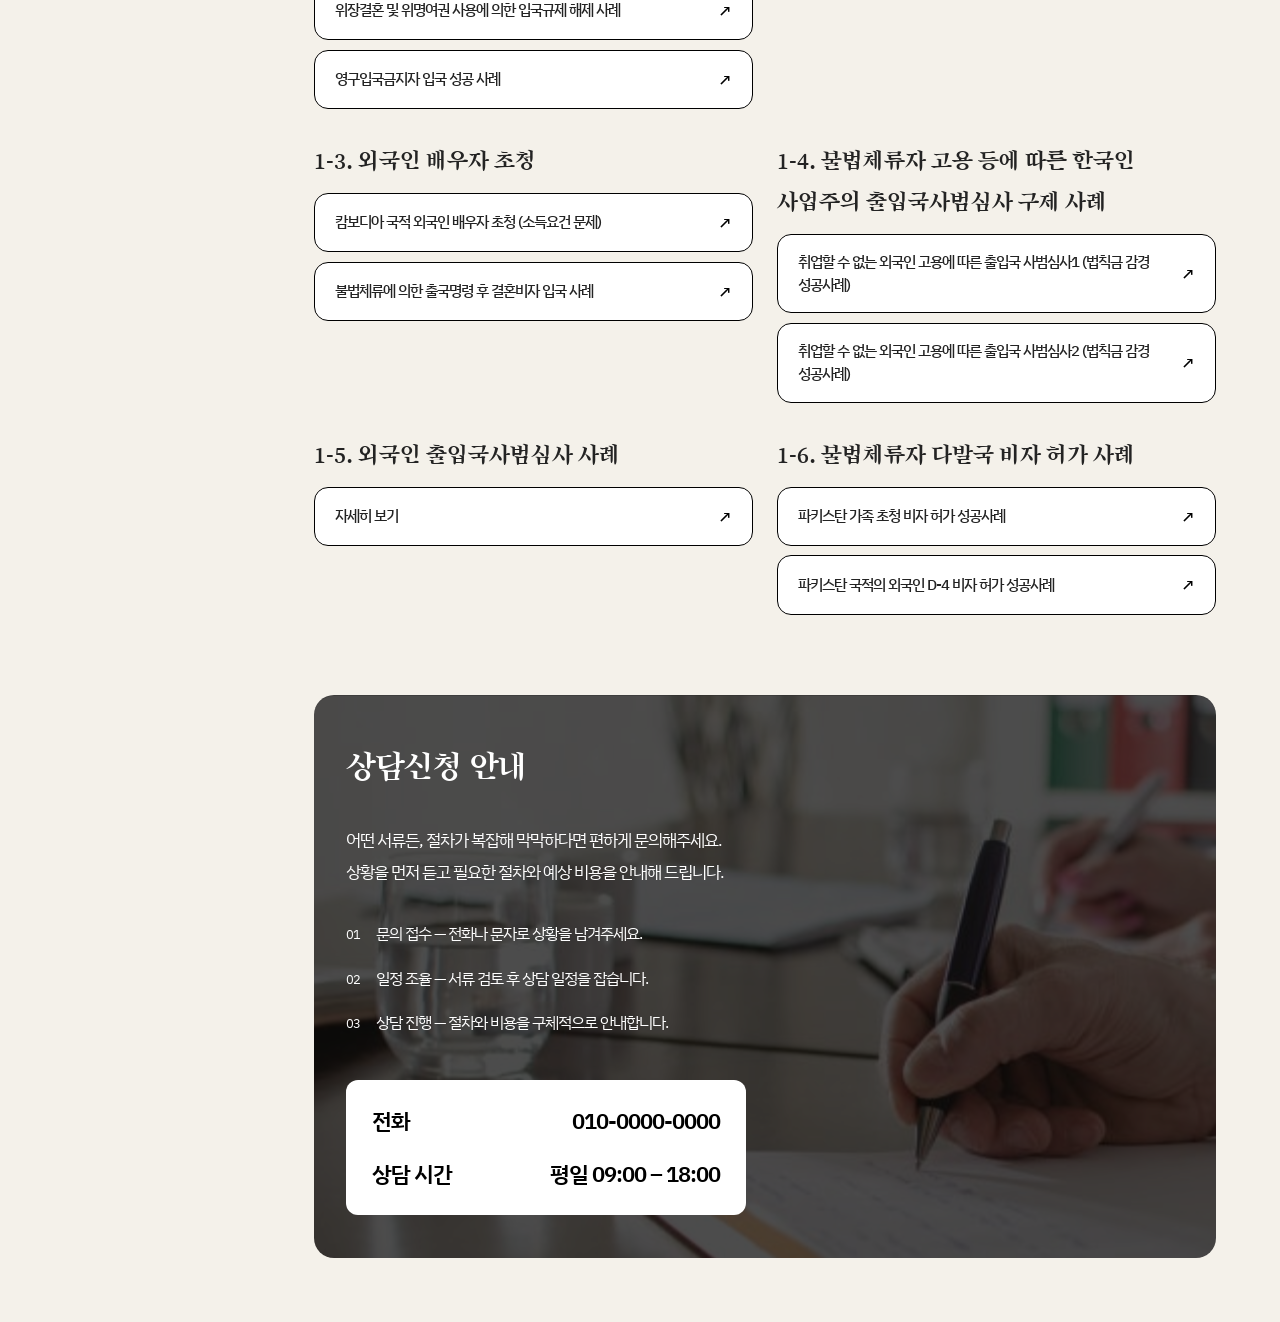
==== commit 402e897b: "네비게이션 하위메뉴 토글, FAQ 아코디언 화살표, 아이콘 추가 및 페이지 수정 Co-Authored-By: Claude Sonnet 5 <noreply@anthropic.com>" ====
--- a/admin.html
+++ b/admin.html
@@ -9,6 +9,7 @@
 <link href="https://fonts.googleapis.com/css2?family=Song+Myung&family=IBM+Plex+Sans+KR:wght@400;500;700&display=swap" rel="stylesheet">
 <link rel="stylesheet" href="css/common.css">
 <link rel="stylesheet" href="css/pages.css">
+<link rel="icon" href="images/하상인.ico">
 </head>
 <body>
 
@@ -23,7 +24,12 @@
         <a href="writer.html">작가</a>
         <a href="books.html">출간도서</a>
         <div class="nav-group">
-          <a href="admin.html" class="is-active">행정사</a>
+          <div class="nav-group-head">
+            <a href="admin.html" class="is-active">행정사</a>
+            <button type="button" class="nav-toggle" aria-expanded="false" aria-label="행정사 하위 메뉴 열기">
+              <svg class="nav-chevron" width="10" height="10" viewBox="0 0 10 10" aria-hidden="true"><path d="M2 3.5l3 3 3-3" fill="none" stroke="currentColor" stroke-width="1.4" stroke-linecap="round" stroke-linejoin="round"/></svg>
+            </button>
+          </div>
           <div class="nav-sub">
             <a href="admin.html">전문 업무 분야</a>
             <a href="admin.html#success">성공사례</a>
@@ -31,7 +37,12 @@
           </div>
         </div>
         <div class="nav-group">
-          <a href="lecture.html">강연문의</a>
+          <div class="nav-group-head">
+            <a href="lecture.html">강연문의</a>
+            <button type="button" class="nav-toggle" aria-expanded="false" aria-label="강연문의 하위 메뉴 열기">
+              <svg class="nav-chevron" width="10" height="10" viewBox="0 0 10 10" aria-hidden="true"><path d="M2 3.5l3 3 3-3" fill="none" stroke="currentColor" stroke-width="1.4" stroke-linecap="round" stroke-linejoin="round"/></svg>
+            </button>
+          </div>
           <div class="nav-sub">
             <a href="lecture.html">강연 주제</a>
             <a href="lecture.html#history">강연 실적</a>
@@ -386,6 +397,7 @@
     });
   });
 </script>
+<script src="js/nav.js"></script>
 
 </body>
 </html>
--- a/css/common.css
+++ b/css/common.css
@@ -89,10 +89,12 @@
 .sidebar-nav{
   display: flex;
   flex-direction: column;
-  gap: 1.4rem;
   font-size: .98rem;
 }
 .sidebar-nav > a{
+  display: block;
+  height: 50px;
+  line-height: 50px;
   text-decoration: none;
   color: var(--ink-soft);
 }
@@ -101,22 +103,51 @@
   font-weight: 700;
 }
 
-.nav-group > a{
-  text-decoration: none;
-  color: var(--ink-soft);
-  display: block;
-  margin-bottom: 1rem;
+.nav-group{
+  cursor: pointer;
+}
+.nav-group-head{
+  display: flex;
+  align-items: center;
+  justify-content: space-between;
+  gap: .5rem;
+  height: 50px;
+}
+.nav-group-head > a{
+  height: 50px;
+  line-height: 50px;
+  text-decoration: none;
+  color: var(--ink-soft);
 }
 .nav-group a:hover{ font-weight: 700; }
 
+.nav-toggle{
+  background: none;
+  border: none;
+  margin: 0;
+  padding: .25rem;
+  color: var(--ink-soft);
+  cursor: pointer;
+  display: flex;
+  align-items: center;
+  justify-content: center;
+}
+.nav-chevron{
+  display: block;
+  transition: transform .2s ease;
+}
+.nav-group.is-open .nav-toggle{ color: var(--ink); }
+.nav-group.is-open .nav-chevron{ transform: rotate(180deg); }
+
 .nav-sub{
-  display: flex;
+  display: none;
   flex-direction: column;
   gap: .85rem;
   padding-left: 1rem;
   border-left: 1px solid var(--line);
-  margin-top: -.4rem;
-}
+  margin-top: 5px;
+}
+.nav-group.is-open .nav-sub{ display: flex; }
 .nav-sub a{
   text-decoration: none;
   font-size: .88rem;
@@ -147,7 +178,10 @@
   .brand{ margin-bottom: 0; }
   .sidebar-nav{ flex-direction: row; gap: 1.5rem; }
   .nav-group{ position: relative; }
-  .nav-sub{ display: none; }
+  .nav-group-head{ margin-bottom: 0; }
+  .nav-toggle{ display: none; }
+  .nav-sub,
+  .nav-group.is-open .nav-sub{ display: none; }
   .sidebar-footer{ display: none; }
 }
 
--- a/css/pages.css
+++ b/css/pages.css
@@ -790,6 +790,15 @@
     margin: 0 auto;
   }
   .expertise-grid{ grid-template-columns: 1fr; }
+
+  .admin-section:first-of-type{ margin-top: 3rem; }
+  .admin-section + .admin-section{ margin-top: 3rem; }
+
+  .admin-section#books .pill-btn{
+    position: static;
+    display: inline-flex;
+    margin: 0 0 1.5rem;
+  }
 }
 
 /* ---------- Lecture page: photos, FAQ ---------- */
@@ -800,6 +809,7 @@
 }
 
 .lecture-hero-text{
+  width: calc(100% - 370px);
   max-width: 450px;
 }
 
@@ -820,6 +830,17 @@
   width: 100%;
   height: auto;
   display: block;
+}
+
+@media (max-width: 860px){
+  .lecture-hero{ min-height: 0; display: flex; flex-direction: column-reverse; gap: 1.5rem; }
+  .lecture-hero-text{ width: 100%; max-width: 100%; }
+  .lecture-hero-photo {
+    position: static;
+    width: 42%;
+    text-align: center;
+    margin: 0 auto;
+  }
 }
 
 
@@ -872,17 +893,15 @@
 }
 .faq-question::-webkit-details-marker{ display: none; }
 .faq-question::before{ content: "Q."; color: var(--accent); flex-shrink: 0; }
-.faq-question::after{
-  content: "+";
+
+.faq-chevron{
+  display: block;
   margin-left: auto;
-  padding-left: 1rem;
   flex-shrink: 0;
-  font-weight: 400;
-  font-size: 1.2rem;
-  color: var(--ink-soft);
-  transition: transform .2s ease-in-out;
-}
-.faq-item[open] .faq-question::after{ content: "−"; }
+  color: var(--ink-soft);
+  transition: transform .2s ease;
+}
+.faq-item[open] .faq-chevron{ color: var(--ink); transform: rotate(180deg); }
 
 .faq-answer{
   font-size: .95rem;
